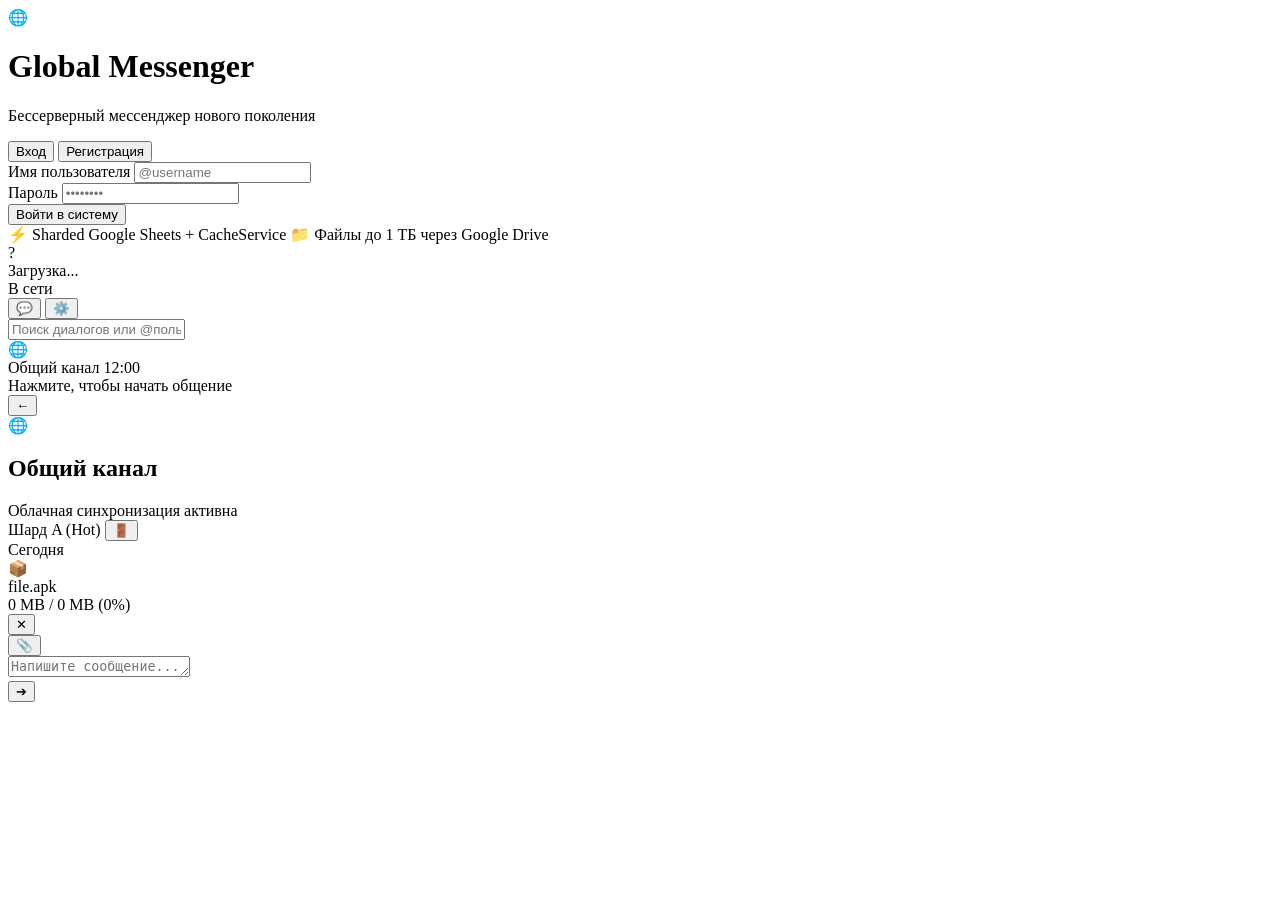
==== index.html @ a4250b22 "feat: modern responsive PWA messenger interface" ====
<!DOCTYPE html>
<html lang="ru">
<head>
  <meta charset="UTF-8">
  <meta name="viewport" content="width=device-width, initial-scale=1.0, maximum-scale=1.0, user-scalable=no">
  <title>Global Messenger — Бессерверный PWA</title>
  <link rel="manifest" href="manifest.webmanifest">
  <meta name="theme-color" content="#121824">
  <link rel="stylesheet" href="styles.css">
  <link rel="icon" type="image/svg+xml" href="data:image/svg+xml,<svg xmlns='http://www.w3.org/2000/svg' viewBox='0 0 100 100'><circle cx='50' cy='50' r='46' fill='%232563eb'/><path d='M30 52l12 12 28-28' stroke='white' stroke-width='8' fill='none' stroke-linecap='round' stroke-linejoin='round'/></svg>">
</head>
<body class="dark-theme">
  <div id="app">
    <!-- AUTH SCREEN -->
    <div id="auth-screen" class="auth-wrapper">
      <div class="auth-card">
        <div class="brand">
          <div class="brand-logo">🌐</div>
          <h1>Global Messenger</h1>
          <p class="subtitle">Бессерверный мессенджер нового поколения</p>
        </div>

        <div class="auth-tabs">
          <button id="tab-login" class="tab-btn active">Вход</button>
          <button id="tab-register" class="tab-btn">Регистрация</button>
        </div>

        <form id="auth-form" class="auth-form">
          <div class="input-group">
            <label for="auth-username">Имя пользователя</label>
            <input type="text" id="auth-username" placeholder="@username" required autocomplete="username">
          </div>

          <div class="input-group">
            <label for="auth-password">Пароль</label>
            <input type="password" id="auth-password" placeholder="••••••••" required autocomplete="current-password">
          </div>

          <button type="submit" id="auth-submit-btn" class="btn primary-btn full-width">
            Войти в систему
          </button>
        </form>

        <div id="auth-status" class="status-msg"></div>

        <div class="cloud-info">
          <span>⚡ Sharded Google Sheets + CacheService</span>
          <span>📁 Файлы до 1 ТБ через Google Drive</span>
        </div>
      </div>
    </div>

    <!-- MAIN CHAT SCREEN -->
    <div id="main-screen" class="main-wrapper hidden">
      <!-- SIDEBAR -->
      <aside class="sidebar">
        <header class="sidebar-header">
          <div class="user-profile">
            <div class="avatar" id="current-user-avatar">?</div>
            <div class="user-meta">
              <div class="name" id="current-user-name">Загрузка...</div>
              <div class="status-badge online">В сети</div>
            </div>
          </div>
          <div class="header-actions">
            <button id="btn-new-chat" class="icon-btn" title="Новый диалог">💬</button>
            <button id="btn-settings" class="icon-btn" title="Настройки">⚙️</button>
          </div>
        </header>

        <div class="search-box">
          <input type="text" id="chat-search" placeholder="Поиск диалогов или @пользователей...">
        </div>

        <div class="chat-list" id="chat-list">
          <div class="chat-item active" data-chat-id="dm:general">
            <div class="avatar">🌐</div>
            <div class="chat-item-meta">
              <div class="chat-item-top">
                <span class="chat-title">Общий канал</span>
                <span class="chat-time" id="general-last-time">12:00</span>
              </div>
              <div class="chat-preview" id="general-last-msg">Нажмите, чтобы начать общение</div>
            </div>
          </div>
        </div>
      </aside>

      <!-- CHAT VIEW -->
      <main class="chat-view">
        <header class="chat-header">
          <button id="btn-back" class="icon-btn mobile-only">←</button>
          <div class="chat-header-info">
            <div class="chat-header-avatar" id="active-chat-avatar">🌐</div>
            <div>
              <h2 id="active-chat-title">Общий канал</h2>
              <span class="chat-status" id="active-chat-status">Облачная синхронизация активна</span>
            </div>
          </div>
          <div class="chat-header-actions">
            <span id="failover-indicator" class="badge-tag success">Шард A (Hot)</span>
            <button id="btn-logout" class="icon-btn" title="Выйти">🚪</button>
          </div>
        </header>

        <!-- MESSAGES FEED -->
        <div class="messages-container" id="messages-container">
          <div class="date-divider">Сегодня</div>
          <div class="msg-feed" id="messages-feed"></div>
        </div>

        <!-- UPLOAD PROGRESS OVERLAY -->
        <div id="upload-progress-card" class="upload-progress-card hidden">
          <div class="upload-info">
            <div class="upload-icon">📦</div>
            <div class="upload-details">
              <div class="upload-name" id="upload-file-name">file.apk</div>
              <div class="upload-stats" id="upload-file-stats">0 MB / 0 MB (0%)</div>
            </div>
            <button id="upload-cancel-btn" class="icon-btn small">✕</button>
          </div>
          <div class="progress-bar-track">
            <div class="progress-bar-fill" id="upload-progress-fill" style="width: 0%"></div>
          </div>
        </div>

        <!-- INPUT BAR -->
        <footer class="input-bar">
          <input type="file" id="file-input" style="display: none">
          <button id="btn-attach" class="icon-btn" title="Прикрепить файл (до 1 ТБ)">📎</button>
          <div class="input-wrapper">
            <textarea id="message-input" placeholder="Напишите сообщение..." rows="1"></textarea>
          </div>
          <button id="btn-send" class="btn send-btn" title="Отправить">➔</button>
        </footer>
      </main>
    </div>
  </div>

  <script src="config.js"></script>
  <script src="app.js"></script>
</body>
</html>
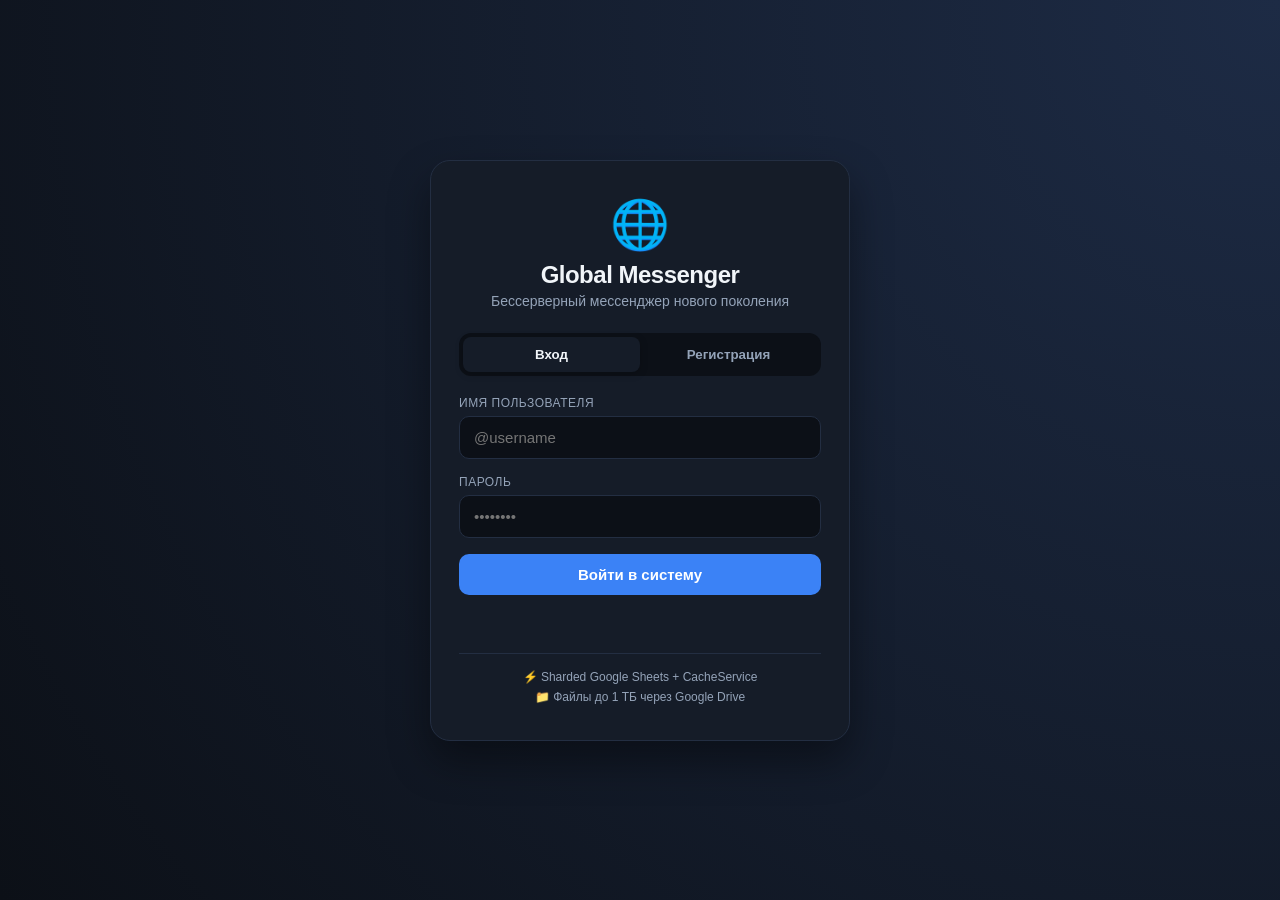
==== commit 3d5cbae7: "feat: add photo lightbox viewer modal markup" ====
--- a/index.html
+++ b/index.html
@@ -127,7 +127,7 @@
         <!-- INPUT BAR -->
         <footer class="input-bar">
           <input type="file" id="file-input" style="display: none">
-          <button id="btn-attach" class="icon-btn" title="Прикрепить файл (до 1 ТБ)">📎</button>
+          <button id="btn-attach" class="icon-btn" title="Прикрепить фото, видео или файл (до 1 ТБ)">📎</button>
           <div class="input-wrapper">
             <textarea id="message-input" placeholder="Напишите сообщение..." rows="1"></textarea>
           </div>
@@ -137,6 +137,23 @@
     </div>
   </div>
 
+  <!-- LIGHTBOX MODAL FOR IMAGES -->
+  <div id="lightbox-modal" class="lightbox-modal hidden">
+    <div class="lightbox-backdrop"></div>
+    <div class="lightbox-content">
+      <div class="lightbox-header">
+        <span id="lightbox-title" class="lightbox-title">Просмотр фото</span>
+        <div class="lightbox-actions">
+          <button id="lightbox-download-btn" class="btn-lightbox" title="Скачать">⬇ Скачать</button>
+          <button id="lightbox-close-btn" class="btn-lightbox close-btn" title="Закрыть">✕</button>
+        </div>
+      </div>
+      <div class="lightbox-body">
+        <img id="lightbox-img" src="" alt="Full view">
+      </div>
+    </div>
+  </div>
+
   <script src="config.js"></script>
   <script src="app.js"></script>
 </body>
--- a/styles.css
+++ b/styles.css
@@ -0,0 +1,594 @@
+/* GLOBAL MESSENGER MODERN STYLES */
+:root {
+  --bg-main: #0c1017;
+  --bg-card: #151c28;
+  --bg-sidebar: #101622;
+  --bg-header: #121824;
+  --bg-msg-in: #1c2637;
+  --bg-msg-out: #2563eb;
+  --text-primary: #f1f5f9;
+  --text-secondary: #94a3b8;
+  --accent: #3b82f6;
+  --accent-hover: #2563eb;
+  --border: #232e42;
+  --success: #10b981;
+  --warning: #f59e0b;
+  --danger: #ef4444;
+}
+
+* {
+  box-sizing: border-box;
+  margin: 0;
+  padding: 0;
+  font-family: -apple-system, BlinkMacSystemFont, "Segoe UI", Roboto, Oxygen, Ubuntu, Cantarell, sans-serif;
+  -webkit-tap-highlight-color: transparent;
+}
+
+body, html {
+  height: 100%;
+  background-color: var(--bg-main);
+  color: var(--text-primary);
+  overflow: hidden;
+}
+
+#app {
+  height: 100vh;
+  display: flex;
+  flex-direction: column;
+}
+
+.hidden {
+  display: none !important;
+}
+
+/* AUTH SCREEN */
+.auth-wrapper {
+  flex: 1;
+  display: flex;
+  align-items: center;
+  justify-content: center;
+  padding: 16px;
+  background: radial-gradient(circle at top right, #1d2b45, #0c1017);
+}
+
+.auth-card {
+  width: 100%;
+  max-width: 420px;
+  background: var(--bg-card);
+  border: 1px solid var(--border);
+  border-radius: 20px;
+  padding: 36px 28px;
+  box-shadow: 0 20px 40px rgba(0, 0, 0, 0.4);
+}
+
+.brand {
+  text-align: center;
+  margin-bottom: 24px;
+}
+
+.brand-logo {
+  font-size: 48px;
+  margin-bottom: 8px;
+}
+
+.brand h1 {
+  font-size: 24px;
+  font-weight: 700;
+  letter-spacing: -0.5px;
+}
+
+.subtitle {
+  color: var(--text-secondary);
+  font-size: 14px;
+  margin-top: 4px;
+}
+
+.auth-tabs {
+  display: flex;
+  background: var(--bg-main);
+  border-radius: 12px;
+  padding: 4px;
+  margin-bottom: 20px;
+}
+
+.tab-btn {
+  flex: 1;
+  padding: 10px;
+  background: transparent;
+  border: none;
+  color: var(--text-secondary);
+  font-weight: 600;
+  border-radius: 8px;
+  cursor: pointer;
+  transition: 0.2s;
+}
+
+.tab-btn.active {
+  background: var(--bg-card);
+  color: var(--text-primary);
+  box-shadow: 0 2px 8px rgba(0, 0, 0, 0.2);
+}
+
+.auth-form .input-group {
+  margin-bottom: 16px;
+}
+
+.input-group label {
+  display: block;
+  font-size: 12px;
+  text-transform: uppercase;
+  letter-spacing: 0.5px;
+  color: var(--text-secondary);
+  margin-bottom: 6px;
+}
+
+.input-group input {
+  width: 100%;
+  padding: 12px 14px;
+  background: var(--bg-main);
+  border: 1px solid var(--border);
+  border-radius: 10px;
+  color: var(--text-primary);
+  font-size: 15px;
+  outline: none;
+  transition: border-color 0.2s;
+}
+
+.input-group input:focus {
+  border-color: var(--accent);
+}
+
+.btn {
+  padding: 12px 20px;
+  border-radius: 10px;
+  font-size: 15px;
+  font-weight: 600;
+  border: none;
+  cursor: pointer;
+  transition: 0.2s;
+}
+
+.primary-btn {
+  background: var(--accent);
+  color: white;
+}
+
+.primary-btn:hover {
+  background: var(--accent-hover);
+}
+
+.full-width {
+  width: 100%;
+}
+
+.status-msg {
+  margin-top: 14px;
+  font-size: 13px;
+  text-align: center;
+  min-height: 20px;
+}
+
+.status-msg.error { color: var(--danger); }
+.status-msg.success { color: var(--success); }
+
+.cloud-info {
+  margin-top: 24px;
+  padding-top: 16px;
+  border-top: 1px solid var(--border);
+  display: flex;
+  flex-direction: column;
+  gap: 6px;
+  font-size: 12px;
+  color: var(--text-secondary);
+  text-align: center;
+}
+
+/* MAIN CHAT LAYOUT */
+.main-wrapper {
+  display: flex;
+  height: 100%;
+  width: 100%;
+}
+
+.sidebar {
+  width: 320px;
+  background: var(--bg-sidebar);
+  border-right: 1px solid var(--border);
+  display: flex;
+  flex-direction: column;
+}
+
+.sidebar-header {
+  padding: 16px;
+  display: flex;
+  align-items: center;
+  justify-content: space-between;
+  border-bottom: 1px solid var(--border);
+}
+
+.user-profile {
+  display: flex;
+  align-items: center;
+  gap: 10px;
+}
+
+.avatar {
+  width: 40px;
+  height: 40px;
+  border-radius: 50%;
+  background: #2563eb;
+  display: flex;
+  align-items: center;
+  justify-content: center;
+  font-weight: 700;
+  font-size: 18px;
+}
+
+.user-meta .name {
+  font-weight: 600;
+  font-size: 14px;
+}
+
+.status-badge {
+  font-size: 11px;
+  color: var(--success);
+  display: flex;
+  align-items: center;
+  gap: 4px;
+}
+
+.status-badge::before {
+  content: "";
+  display: inline-block;
+  width: 6px;
+  height: 6px;
+  border-radius: 50%;
+  background: currentColor;
+}
+
+.icon-btn {
+  background: transparent;
+  border: none;
+  font-size: 18px;
+  padding: 8px;
+  border-radius: 8px;
+  cursor: pointer;
+  color: var(--text-secondary);
+  transition: 0.2s;
+}
+
+.icon-btn:hover {
+  background: var(--bg-card);
+  color: var(--text-primary);
+}
+
+.search-box {
+  padding: 10px 16px;
+}
+
+.search-box input {
+  width: 100%;
+  padding: 8px 12px;
+  background: var(--bg-main);
+  border: 1px solid var(--border);
+  border-radius: 8px;
+  color: var(--text-primary);
+  font-size: 13px;
+  outline: none;
+}
+
+.chat-list {
+  flex: 1;
+  overflow-y: auto;
+}
+
+.chat-item {
+  display: flex;
+  align-items: center;
+  gap: 12px;
+  padding: 12px 16px;
+  cursor: pointer;
+  border-bottom: 1px solid rgba(255, 255, 255, 0.03);
+  transition: background 0.15s;
+}
+
+.chat-item:hover {
+  background: rgba(255, 255, 255, 0.04);
+}
+
+.chat-item.active {
+  background: var(--bg-card);
+  border-left: 3px solid var(--accent);
+}
+
+.chat-item-meta {
+  flex: 1;
+  overflow: hidden;
+}
+
+.chat-item-top {
+  display: flex;
+  justify-content: space-between;
+  margin-bottom: 4px;
+}
+
+.chat-title {
+  font-weight: 600;
+  font-size: 14px;
+}
+
+.chat-time {
+  font-size: 11px;
+  color: var(--text-secondary);
+}
+
+.chat-preview {
+  font-size: 12px;
+  color: var(--text-secondary);
+  white-space: nowrap;
+  overflow: hidden;
+  text-overflow: ellipsis;
+}
+
+/* CHAT VIEW */
+.chat-view {
+  flex: 1;
+  display: flex;
+  flex-direction: column;
+  background: var(--bg-main);
+}
+
+.chat-header {
+  height: 64px;
+  padding: 0 20px;
+  display: flex;
+  align-items: center;
+  justify-content: space-between;
+  background: var(--bg-header);
+  border-bottom: 1px solid var(--border);
+}
+
+.chat-header-info {
+  display: flex;
+  align-items: center;
+  gap: 12px;
+}
+
+.chat-header-avatar {
+  width: 40px;
+  height: 40px;
+  border-radius: 50%;
+  background: #334155;
+  display: flex;
+  align-items: center;
+  justify-content: center;
+  font-size: 20px;
+}
+
+.chat-header-info h2 {
+  font-size: 16px;
+  font-weight: 600;
+}
+
+.chat-status {
+  font-size: 12px;
+  color: var(--success);
+}
+
+.badge-tag {
+  font-size: 11px;
+  padding: 4px 8px;
+  border-radius: 6px;
+  background: rgba(16, 185, 129, 0.15);
+  color: var(--success);
+  font-weight: 600;
+}
+
+.messages-container {
+  flex: 1;
+  overflow-y: auto;
+  padding: 20px;
+  display: flex;
+  flex-direction: column;
+  gap: 12px;
+}
+
+.date-divider {
+  text-align: center;
+  font-size: 12px;
+  color: var(--text-secondary);
+  margin: 10px 0;
+}
+
+.msg-feed {
+  display: flex;
+  flex-direction: column;
+  gap: 10px;
+}
+
+.message-bubble {
+  max-width: 65%;
+  padding: 10px 14px;
+  border-radius: 14px;
+  font-size: 14px;
+  line-height: 1.4;
+  position: relative;
+  word-break: break-word;
+}
+
+.message-bubble.incoming {
+  align-self: flex-start;
+  background: var(--bg-msg-in);
+  color: var(--text-primary);
+  border-bottom-left-radius: 4px;
+}
+
+.message-bubble.outgoing {
+  align-self: flex-end;
+  background: var(--bg-msg-out);
+  color: white;
+  border-bottom-right-radius: 4px;
+}
+
+.message-sender {
+  font-size: 11px;
+  font-weight: 600;
+  color: #60a5fa;
+  margin-bottom: 2px;
+}
+
+.message-time {
+  font-size: 10px;
+  opacity: 0.7;
+  text-align: right;
+  margin-top: 4px;
+}
+
+/* MEDIA & FILE ATTACHMENTS */
+.file-attachment {
+  display: flex;
+  align-items: center;
+  gap: 12px;
+  background: rgba(0, 0, 0, 0.2);
+  padding: 8px 12px;
+  border-radius: 8px;
+  margin-top: 4px;
+}
+
+.file-icon {
+  font-size: 24px;
+}
+
+.file-info {
+  flex: 1;
+  overflow: hidden;
+}
+
+.file-name {
+  font-weight: 600;
+  font-size: 13px;
+  white-space: nowrap;
+  overflow: hidden;
+  text-overflow: ellipsis;
+}
+
+.file-size {
+  font-size: 11px;
+  opacity: 0.8;
+}
+
+/* UPLOAD PROGRESS CARD */
+.upload-progress-card {
+  margin: 0 20px 10px;
+  background: var(--bg-card);
+  border: 1px solid var(--border);
+  border-radius: 12px;
+  padding: 12px 16px;
+}
+
+.upload-info {
+  display: flex;
+  align-items: center;
+  gap: 10px;
+  margin-bottom: 8px;
+}
+
+.upload-details {
+  flex: 1;
+}
+
+.upload-name {
+  font-size: 13px;
+  font-weight: 600;
+}
+
+.upload-stats {
+  font-size: 11px;
+  color: var(--text-secondary);
+}
+
+.progress-bar-track {
+  height: 6px;
+  background: var(--bg-main);
+  border-radius: 3px;
+  overflow: hidden;
+}
+
+.progress-bar-fill {
+  height: 100%;
+  background: var(--accent);
+  transition: width 0.2s;
+}
+
+/* INPUT BAR */
+.input-bar {
+  padding: 12px 20px;
+  background: var(--bg-header);
+  border-top: 1px solid var(--border);
+  display: flex;
+  align-items: center;
+  gap: 12px;
+}
+
+.input-wrapper {
+  flex: 1;
+  background: var(--bg-main);
+  border: 1px solid var(--border);
+  border-radius: 12px;
+  padding: 8px 14px;
+  display: flex;
+  align-items: center;
+}
+
+.input-wrapper textarea {
+  width: 100%;
+  background: transparent;
+  border: none;
+  color: var(--text-primary);
+  font-size: 14px;
+  outline: none;
+  resize: none;
+  max-height: 120px;
+}
+
+.send-btn {
+  background: var(--accent);
+  color: white;
+  width: 44px;
+  height: 44px;
+  border-radius: 50%;
+  display: flex;
+  align-items: center;
+  justify-content: center;
+  padding: 0;
+  font-size: 18px;
+}
+
+.send-btn:hover {
+  background: var(--accent-hover);
+}
+
+.mobile-only {
+  display: none;
+}
+
+@media (max-width: 768px) {
+  .mobile-only {
+    display: block;
+  }
+  .sidebar {
+    width: 100%;
+  }
+  .chat-view {
+    position: absolute;
+    top: 0;
+    left: 0;
+    width: 100%;
+    height: 100%;
+    z-index: 10;
+    display: none;
+  }
+  .chat-view.active {
+    display: flex;
+  }
+}
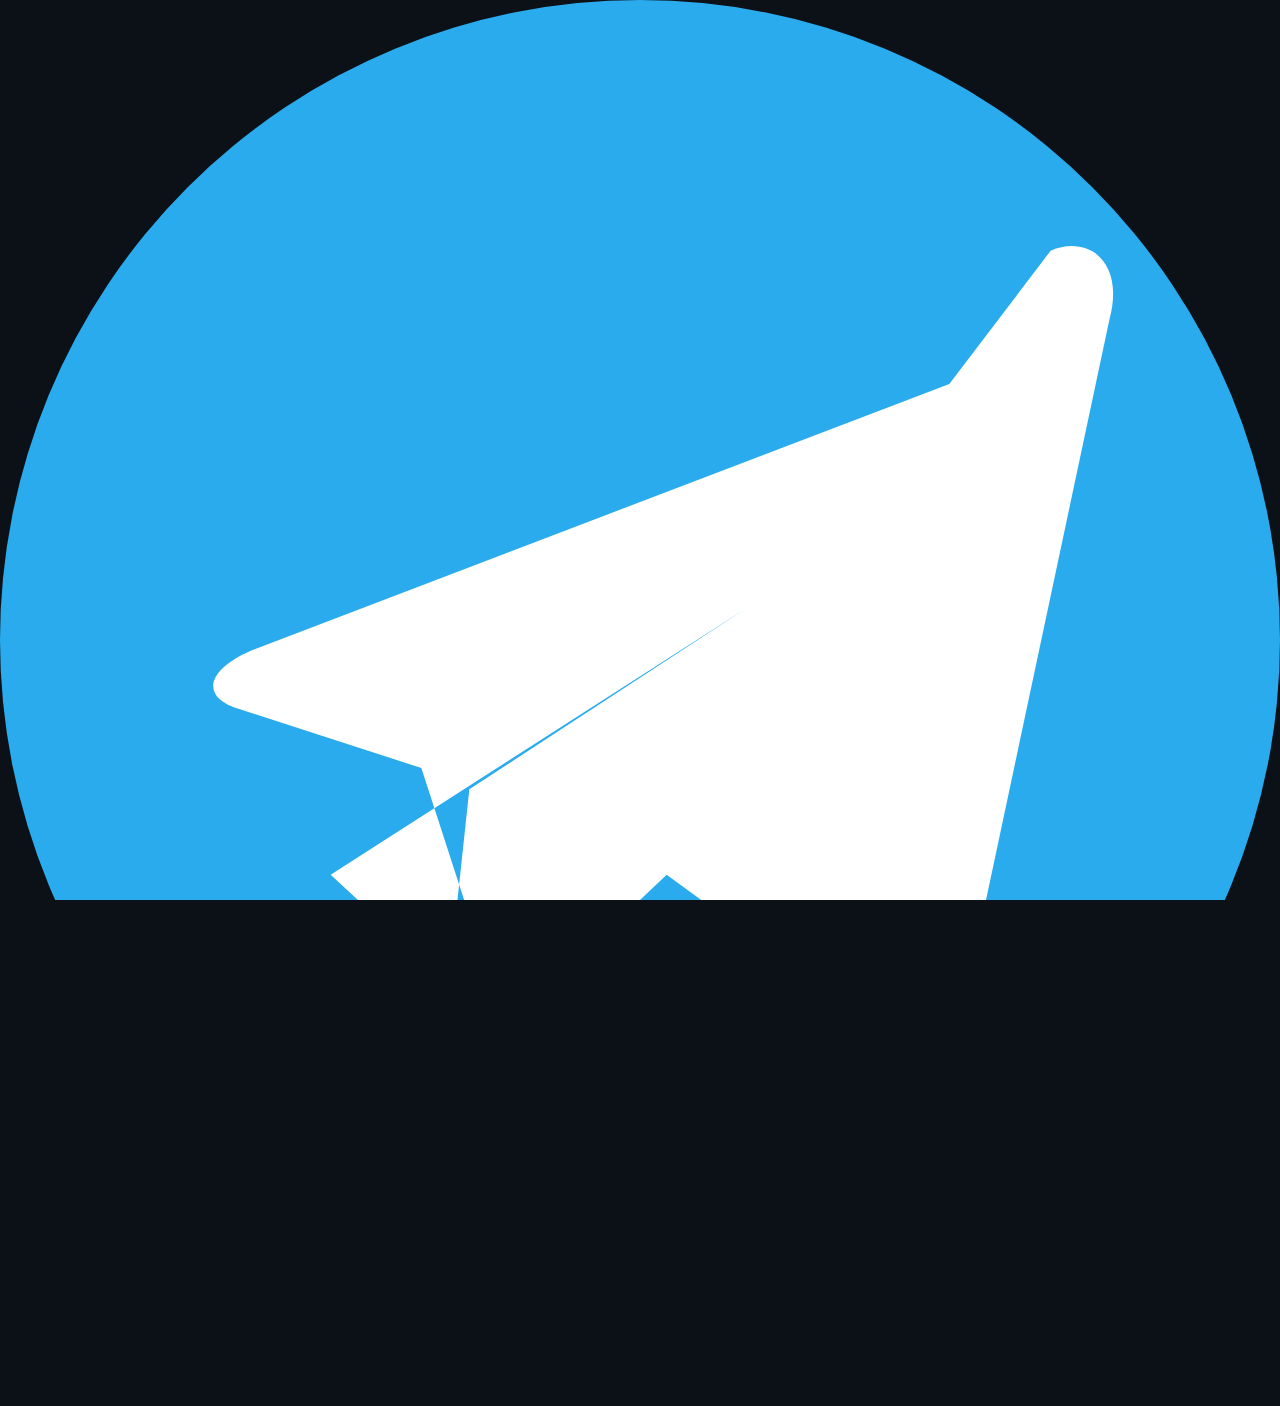
==== commit ada14011: "style: authentic Telegram Web UI layout with composer and action bars" ====
--- a/index.html
+++ b/index.html
@@ -3,153 +3,181 @@
 <head>
   <meta charset="UTF-8">
   <meta name="viewport" content="width=device-width, initial-scale=1.0, maximum-scale=1.0, user-scalable=no">
-  <title>Global Messenger — Бессерверный PWA</title>
+  <title>Telegram Web</title>
   <link rel="manifest" href="manifest.webmanifest">
-  <meta name="theme-color" content="#121824">
+  <meta name="theme-color" content="#17212b">
   <link rel="stylesheet" href="styles.css">
-  <link rel="icon" type="image/svg+xml" href="data:image/svg+xml,<svg xmlns='http://www.w3.org/2000/svg' viewBox='0 0 100 100'><circle cx='50' cy='50' r='46' fill='%232563eb'/><path d='M30 52l12 12 28-28' stroke='white' stroke-width='8' fill='none' stroke-linecap='round' stroke-linejoin='round'/></svg>">
+  <link rel="icon" type="image/svg+xml" href="data:image/svg+xml,<svg xmlns='http://www.w3.org/2000/svg' viewBox='0 0 24 24'><circle cx='12' cy='12' r='12' fill='%232aabee'/><path d='M17.5 7.5L5.5 12.2l3.4 1.3 1.3 4.1 2.3-2.1 3.5 2.6L18 7.3z' fill='%23ffffff'/></svg>">
 </head>
-<body class="dark-theme">
+<body class="tg-theme">
   <div id="app">
     <!-- AUTH SCREEN -->
-    <div id="auth-screen" class="auth-wrapper">
-      <div class="auth-card">
-        <div class="brand">
-          <div class="brand-logo">🌐</div>
-          <h1>Global Messenger</h1>
-          <p class="subtitle">Бессерверный мессенджер нового поколения</p>
+    <div id="auth-screen" class="tg-auth-wrapper">
+      <div class="tg-auth-card">
+        <div class="tg-logo-container">
+          <svg class="tg-icon" viewBox="0 0 24 24">
+            <circle cx="12" cy="12" r="12" fill="#2aabee"/>
+            <path d="M17.8 7.2L4.7 12.2c-.9.4-.9.9-.2 1.1l3.4 1.1 1.2 3.7c.2.4.4.5.7.5.3 0 .5-.1.7-.3l2-1.9 4.1 3c.8.4 1.3.2 1.5-.7l2.7-12.7c.3-1.1-.4-1.6-1.1-1.3zM8.8 14.8l-.3 2.8c-.1.3-.2.4-.4.4-.2 0-.3-.1-.5-.3l-1.4-1.3 7.8-5-5.2 3.4z" fill="#ffffff"/>
+          </svg>
+        </div>
+        <h2>Вход в Telegram</h2>
+        <p class="tg-subtitle">Бессерверный мессенджер с облаком до 1 ТБ</p>
+
+        <div class="tg-auth-tabs">
+          <button id="tab-login" class="tg-tab active">Вход</button>
+          <button id="tab-register" class="tg-tab">Регистрация</button>
         </div>
 
-        <div class="auth-tabs">
-          <button id="tab-login" class="tab-btn active">Вход</button>
-          <button id="tab-register" class="tab-btn">Регистрация</button>
-        </div>
-
-        <form id="auth-form" class="auth-form">
-          <div class="input-group">
-            <label for="auth-username">Имя пользователя</label>
-            <input type="text" id="auth-username" placeholder="@username" required autocomplete="username">
+        <form id="auth-form" class="tg-form">
+          <div class="tg-input-field">
+            <input type="text" id="auth-username" required autocomplete="username" placeholder=" ">
+            <label for="auth-username">Имя пользователя (@username)</label>
           </div>
 
-          <div class="input-group">
+          <div class="tg-input-field">
+            <input type="password" id="auth-password" required autocomplete="current-password" placeholder=" ">
             <label for="auth-password">Пароль</label>
-            <input type="password" id="auth-password" placeholder="••••••••" required autocomplete="current-password">
           </div>
 
-          <button type="submit" id="auth-submit-btn" class="btn primary-btn full-width">
-            Войти в систему
-          </button>
+          <button type="submit" id="auth-submit-btn" class="tg-btn primary">Продолжить</button>
         </form>
 
-        <div id="auth-status" class="status-msg"></div>
-
-        <div class="cloud-info">
-          <span>⚡ Sharded Google Sheets + CacheService</span>
-          <span>📁 Файлы до 1 ТБ через Google Drive</span>
-        </div>
+        <div id="auth-status" class="tg-auth-status"></div>
       </div>
     </div>
 
-    <!-- MAIN CHAT SCREEN -->
-    <div id="main-screen" class="main-wrapper hidden">
-      <!-- SIDEBAR -->
-      <aside class="sidebar">
-        <header class="sidebar-header">
-          <div class="user-profile">
-            <div class="avatar" id="current-user-avatar">?</div>
-            <div class="user-meta">
-              <div class="name" id="current-user-name">Загрузка...</div>
-              <div class="status-badge online">В сети</div>
-            </div>
-          </div>
-          <div class="header-actions">
-            <button id="btn-new-chat" class="icon-btn" title="Новый диалог">💬</button>
-            <button id="btn-settings" class="icon-btn" title="Настройки">⚙️</button>
+    <!-- MAIN TELEGRAM APP -->
+    <div id="main-screen" class="tg-main-container hidden">
+      <!-- LEFT COLUMN / CHAT LIST -->
+      <aside class="tg-sidebar">
+        <header class="tg-sidebar-header">
+          <button id="tg-menu-btn" class="tg-icon-btn" title="Меню">
+            <svg viewBox="0 0 24 24" width="24" height="24"><path fill="currentColor" d="M3 18h18v-2H3v2zm0-5h18v-2H3v2zm0-7v2h18V6H3z"/></svg>
+          </button>
+          <div class="tg-search-wrapper">
+            <svg class="search-icon" viewBox="0 0 24 24" width="18" height="18"><path fill="currentColor" d="M15.5 14h-.79l-.28-.27A6.471 6.471 0 0 0 16 9.5 6.5 6.5 0 1 0 9.5 16c1.61 0 3.09-.59 4.23-1.57l.27.28v.79l5 4.99L20.49 19l-4.99-5zm-6 0C7.01 14 5 11.99 5 9.5S7.01 5 9.5 5 14 7.01 14 9.5 11.99 14 9.5 14z"/></svg>
+            <input type="text" id="chat-search" placeholder="Поиск">
           </div>
         </header>
 
-        <div class="search-box">
-          <input type="text" id="chat-search" placeholder="Поиск диалогов или @пользователей...">
-        </div>
-
-        <div class="chat-list" id="chat-list">
-          <div class="chat-item active" data-chat-id="dm:general">
-            <div class="avatar">🌐</div>
-            <div class="chat-item-meta">
-              <div class="chat-item-top">
-                <span class="chat-title">Общий канал</span>
-                <span class="chat-time" id="general-last-time">12:00</span>
+        <!-- CHATS LIST -->
+        <div class="tg-chats-list" id="chat-list">
+          <div class="tg-chat-item active" data-chat-id="dm:general">
+            <div class="tg-chat-avatar general">🌐</div>
+            <div class="tg-chat-info">
+              <div class="tg-chat-title-row">
+                <span class="tg-chat-title">Общий чат</span>
+                <span class="tg-chat-time" id="general-last-time">17:05</span>
               </div>
-              <div class="chat-preview" id="general-last-msg">Нажмите, чтобы начать общение</div>
+              <div class="tg-chat-preview-row">
+                <span class="tg-chat-preview" id="general-last-msg">Нажмите, чтобы открыть диалог</span>
+                <span class="tg-unread-badge hidden" id="general-unread">0</span>
+              </div>
             </div>
           </div>
         </div>
+
+        <!-- BOTTOM NEW CHAT FLOATING BUTTON -->
+        <button id="btn-new-chat" class="tg-fab" title="Новое сообщение">
+          <svg viewBox="0 0 24 24" width="24" height="24"><path fill="currentColor" d="M3 17.25V21h3.75L17.81 9.94l-3.75-3.75L3 17.25zM20.71 7.04c.39-.39.39-1.02 0-1.41l-2.34-2.34c-.39-.39-1.02-.39-1.41 0l-1.83 1.83 3.75 3.75 1.83-1.83z"/></svg>
+        </button>
       </aside>
 
-      <!-- CHAT VIEW -->
-      <main class="chat-view">
-        <header class="chat-header">
-          <button id="btn-back" class="icon-btn mobile-only">←</button>
-          <div class="chat-header-info">
-            <div class="chat-header-avatar" id="active-chat-avatar">🌐</div>
-            <div>
-              <h2 id="active-chat-title">Общий канал</h2>
-              <span class="chat-status" id="active-chat-status">Облачная синхронизация активна</span>
+      <!-- RIGHT COLUMN / CONVERSATION VIEW -->
+      <main class="tg-chat-column">
+        <!-- CHAT HEADER -->
+        <header class="tg-chat-header">
+          <button id="btn-back" class="tg-icon-btn mobile-only">
+            <svg viewBox="0 0 24 24" width="24" height="24"><path fill="currentColor" d="M20 11H7.83l5.59-5.59L12 4l-8 8 8 8 1.41-1.41L7.83 13H20v-2z"/></svg>
+          </button>
+          <div class="tg-chat-header-user">
+            <div class="tg-chat-header-avatar" id="active-chat-avatar">🌐</div>
+            <div class="tg-chat-header-meta">
+              <h3 id="active-chat-title">Общий чат</h3>
+              <span class="tg-chat-status" id="active-chat-status">в сети</span>
             </div>
           </div>
-          <div class="chat-header-actions">
-            <span id="failover-indicator" class="badge-tag success">Шард A (Hot)</span>
-            <button id="btn-logout" class="icon-btn" title="Выйти">🚪</button>
+          <div class="tg-header-actions">
+            <button class="tg-icon-btn" title="Поиск в чате">
+              <svg viewBox="0 0 24 24" width="20" height="20"><path fill="currentColor" d="M15.5 14h-.79l-.28-.27A6.471 6.471 0 0 0 16 9.5 6.5 6.5 0 1 0 9.5 16c1.61 0 3.09-.59 4.23-1.57l.27.28v.79l5 4.99L20.49 19l-4.99-5zm-6 0C7.01 14 5 11.99 5 9.5S7.01 5 9.5 5 14 7.01 14 9.5 11.99 14 9.5 14z"/></svg>
+            </button>
+            <button id="btn-logout" class="tg-icon-btn" title="Выйти">
+              <svg viewBox="0 0 24 24" width="20" height="20"><path fill="currentColor" d="M17 7l-1.41 1.41L18.17 11H8v2h10.17l-2.58 2.58L17 17l5-5zM4 5h8V3H4c-1.1 0-2 .9-2 2v14c0 1.1.9 2 2 2h8v-2H4V5z"/></svg>
+            </button>
           </div>
         </header>
 
-        <!-- MESSAGES FEED -->
-        <div class="messages-container" id="messages-container">
-          <div class="date-divider">Сегодня</div>
-          <div class="msg-feed" id="messages-feed"></div>
+        <!-- TELEGRAM CHAT HISTORY AREA (WITH DOODLE PATTERN) -->
+        <div class="tg-history-container" id="messages-container">
+          <div class="tg-date-bubble">Сегодня</div>
+          <div class="tg-messages-feed" id="messages-feed"></div>
         </div>
 
-        <!-- UPLOAD PROGRESS OVERLAY -->
-        <div id="upload-progress-card" class="upload-progress-card hidden">
-          <div class="upload-info">
-            <div class="upload-icon">📦</div>
-            <div class="upload-details">
-              <div class="upload-name" id="upload-file-name">file.apk</div>
-              <div class="upload-stats" id="upload-file-stats">0 MB / 0 MB (0%)</div>
+        <!-- UPLOAD PROGRESS CARD -->
+        <div id="upload-progress-card" class="tg-upload-overlay hidden">
+          <div class="tg-upload-box">
+            <div class="tg-upload-icon">
+              <svg viewBox="0 0 24 24" width="28" height="28"><path fill="#2aabee" d="M19.35 10.04C18.67 6.59 15.64 4 12 4 9.11 4 6.6 5.64 5.35 8.04 2.34 8.36 0 10.91 0 14c0 3.31 2.69 6 6 6h13c2.76 0 5-2.24 5-5 0-2.64-2.05-4.78-4.65-4.96zM14 13v4h-4v-4H7l5-5 5 5h-3z"/></svg>
             </div>
-            <button id="upload-cancel-btn" class="icon-btn small">✕</button>
-          </div>
-          <div class="progress-bar-track">
-            <div class="progress-bar-fill" id="upload-progress-fill" style="width: 0%"></div>
+            <div class="tg-upload-info">
+              <div class="tg-upload-title" id="upload-file-name">uploading...</div>
+              <div class="tg-upload-subtitle" id="upload-file-stats">0 MB / 0 MB</div>
+              <div class="tg-progress-bar"><div class="tg-progress-fill" id="upload-progress-fill" style="width: 0%"></div></div>
+            </div>
+            <button id="upload-cancel-btn" class="tg-icon-btn small">✕</button>
           </div>
         </div>
 
-        <!-- INPUT BAR -->
-        <footer class="input-bar">
+        <!-- TELEGRAM ICONIC COMPOSER FOOTER -->
+        <footer class="tg-composer">
           <input type="file" id="file-input" style="display: none">
-          <button id="btn-attach" class="icon-btn" title="Прикрепить фото, видео или файл (до 1 ТБ)">📎</button>
-          <div class="input-wrapper">
-            <textarea id="message-input" placeholder="Напишите сообщение..." rows="1"></textarea>
+          
+          <!-- ATTACH CLIP -->
+          <button id="btn-attach" class="tg-composer-btn" title="Прикрепить">
+            <svg viewBox="0 0 24 24" width="22" height="22">
+              <path fill="currentColor" d="M16.5 6v11.5c0 2.21-1.79 4-4 4s-4-1.79-4-4V5a2.5 2.5 0 0 1 5 0v10.5c0 .83-.67 1.5-1.5 1.5s-1.5-.67-1.5-1.5V6H9v9.5a3 3 0 0 0 6 0V5a4 4 0 0 0-8 0v12.5c0 3.04 2.46 5.5 5.5 5.5s5.5-2.46 5.5-5.5V6h-1.5z"/>
+            </svg>
+          </button>
+
+          <!-- TEXT INPUT -->
+          <div class="tg-input-wrapper">
+            <textarea id="message-input" placeholder="Написать сообщение..." rows="1"></textarea>
           </div>
-          <button id="btn-send" class="btn send-btn" title="Отправить">➔</button>
+
+          <!-- EMOJI BUTTON -->
+          <button id="btn-emoji" class="tg-composer-btn" title="Смайлики">
+            <svg viewBox="0 0 24 24" width="22" height="22">
+              <path fill="currentColor" d="M11.99 2C6.47 2 2 6.48 2 12s4.47 10 9.99 10C17.52 22 22 17.52 22 12S17.52 2 11.99 2zM12 20c-4.42 0-8-3.58-8-8s3.58-8 8-8 8 3.58 8 8-3.58 8-8 8zm3.5-9c.83 0 1.5-.67 1.5-1.5S16.33 8 15.5 8 14 8.67 14 9.5s.67 1.5 1.5 1.5zm-7 0c.83 0 1.5-.67 1.5-1.5S9.33 8 8.5 8 7 8.67 7 9.5 7.67 11 8.5 11zm3.5 6.5c2.33 0 4.31-1.46 5.11-3.5H6.89c.8 2.04 2.78 3.5 5.11 3.5z"/>
+            </svg>
+          </button>
+
+          <!-- TELEGRAM SEND BUTTON (AIRPLANE) -->
+          <button id="btn-send" class="tg-send-btn" title="Отправить">
+            <svg class="send-plane-icon" viewBox="0 0 24 24" width="22" height="22">
+              <path fill="currentColor" d="M2.01 21L23 12 2.01 3 2 10l15 2-15 2z"/>
+            </svg>
+          </button>
         </footer>
       </main>
     </div>
   </div>
 
   <!-- LIGHTBOX MODAL FOR IMAGES -->
-  <div id="lightbox-modal" class="lightbox-modal hidden">
-    <div class="lightbox-backdrop"></div>
-    <div class="lightbox-content">
-      <div class="lightbox-header">
-        <span id="lightbox-title" class="lightbox-title">Просмотр фото</span>
-        <div class="lightbox-actions">
-          <button id="lightbox-download-btn" class="btn-lightbox" title="Скачать">⬇ Скачать</button>
-          <button id="lightbox-close-btn" class="btn-lightbox close-btn" title="Закрыть">✕</button>
+  <div id="lightbox-modal" class="tg-lightbox hidden">
+    <div class="tg-lightbox-backdrop"></div>
+    <div class="tg-lightbox-container">
+      <div class="tg-lightbox-topbar">
+        <span id="lightbox-title" class="tg-lightbox-title">Фото</span>
+        <div class="tg-lightbox-btns">
+          <button id="lightbox-download-btn" class="tg-lightbox-action-btn" title="Скачать">
+            <svg viewBox="0 0 24 24" width="20" height="20"><path fill="currentColor" d="M19 9h-4V3H9v6H5l7 7 7-7zM5 18v2h14v-2H5z"/></svg>
+            <span>Скачать</span>
+          </button>
+          <button id="lightbox-close-btn" class="tg-lightbox-action-btn close" title="Закрыть">✕</button>
         </div>
       </div>
-      <div class="lightbox-body">
-        <img id="lightbox-img" src="" alt="Full view">
+      <div class="tg-lightbox-image-wrap">
+        <img id="lightbox-img" src="" alt="Full preview">
       </div>
     </div>
   </div>
--- a/styles.css
+++ b/styles.css
@@ -407,9 +407,10 @@
 }
 
 .message-bubble {
-  max-width: 65%;
+  max-width: 75%;
+  min-width: 140px;
   padding: 10px 14px;
-  border-radius: 14px;
+  border-radius: 16px;
   font-size: 14px;
   line-height: 1.4;
   position: relative;
@@ -434,47 +435,303 @@
   font-size: 11px;
   font-weight: 600;
   color: #60a5fa;
-  margin-bottom: 2px;
+  margin-bottom: 4px;
 }
 
 .message-time {
   font-size: 10px;
-  opacity: 0.7;
+  opacity: 0.75;
   text-align: right;
-  margin-top: 4px;
-}
-
-/* MEDIA & FILE ATTACHMENTS */
-.file-attachment {
+  margin-top: 6px;
+}
+
+/* ===================================================
+   INLINE PHOTO, VIDEO & FILE ATTACHMENTS WITH DOWNLOAD
+   =================================================== */
+
+/* PHOTO CONTAINER */
+.media-container {
+  margin-top: 6px;
+  position: relative;
+  border-radius: 12px;
+  overflow: hidden;
+  background: rgba(0, 0, 0, 0.25);
+}
+
+.photo-preview {
+  position: relative;
+  cursor: pointer;
+  max-width: 380px;
+  max-height: 380px;
+  overflow: hidden;
+  border-radius: 12px;
+}
+
+.photo-preview img {
+  width: 100%;
+  height: auto;
+  max-height: 380px;
+  object-fit: cover;
+  display: block;
+  border-radius: 12px;
+  transition: transform 0.2s ease;
+}
+
+.photo-preview:hover img {
+  transform: scale(1.02);
+}
+
+/* OVERLAY DOWNLOAD BUTTON FOR MEDIA */
+.media-overlay-actions {
+  position: absolute;
+  top: 8px;
+  right: 8px;
+  display: flex;
+  gap: 6px;
+  opacity: 0.9;
+  transition: opacity 0.2s;
+}
+
+.photo-preview:hover .media-overlay-actions,
+.video-preview:hover .media-overlay-actions {
+  opacity: 1;
+}
+
+.btn-media-dl {
+  background: rgba(15, 23, 42, 0.75);
+  backdrop-filter: blur(8px);
+  -webkit-backdrop-filter: blur(8px);
+  border: 1px solid rgba(255, 255, 255, 0.15);
+  color: #ffffff;
+  padding: 6px 10px;
+  border-radius: 8px;
+  font-size: 12px;
+  font-weight: 600;
+  display: flex;
+  align-items: center;
+  gap: 5px;
+  cursor: pointer;
+  transition: 0.2s;
+  text-decoration: none;
+}
+
+.btn-media-dl:hover {
+  background: rgba(37, 99, 235, 0.9);
+  border-color: rgba(255, 255, 255, 0.4);
+}
+
+/* VIDEO CONTAINER */
+.video-preview {
+  position: relative;
+  max-width: 420px;
+  border-radius: 12px;
+  overflow: hidden;
+  background: #000000;
+}
+
+.video-preview video {
+  width: 100%;
+  max-height: 360px;
+  display: block;
+  border-radius: 12px;
+  outline: none;
+  background: #000;
+}
+
+.video-bottom-bar {
+  display: flex;
+  align-items: center;
+  justify-content: space-between;
+  padding: 6px 10px;
+  background: rgba(0, 0, 0, 0.5);
+  font-size: 11px;
+}
+
+.video-title {
+  white-space: nowrap;
+  overflow: hidden;
+  text-overflow: ellipsis;
+  max-width: 250px;
+  color: var(--text-secondary);
+}
+
+/* AUDIO CONTAINER */
+.audio-preview {
+  display: flex;
+  flex-direction: column;
+  gap: 6px;
+  padding: 8px 10px;
+  background: rgba(0, 0, 0, 0.2);
+  border-radius: 12px;
+}
+
+.audio-preview audio {
+  width: 100%;
+  height: 36px;
+}
+
+/* GENERIC FILE ATTACHMENT CARD (APK, ZIP, PDF, ETC.) */
+.file-card {
   display: flex;
   align-items: center;
   gap: 12px;
-  background: rgba(0, 0, 0, 0.2);
-  padding: 8px 12px;
-  border-radius: 8px;
-  margin-top: 4px;
-}
-
-.file-icon {
-  font-size: 24px;
-}
-
-.file-info {
+  background: rgba(0, 0, 0, 0.25);
+  padding: 10px 14px;
+  border-radius: 12px;
+  margin-top: 6px;
+  border: 1px solid rgba(255, 255, 255, 0.06);
+}
+
+.file-card-icon {
+  font-size: 28px;
+  width: 42px;
+  height: 42px;
+  border-radius: 10px;
+  background: rgba(255, 255, 255, 0.08);
+  display: flex;
+  align-items: center;
+  justify-content: center;
+  flex-shrink: 0;
+}
+
+.file-card-info {
   flex: 1;
   overflow: hidden;
 }
 
-.file-name {
+.file-card-name {
   font-weight: 600;
   font-size: 13px;
   white-space: nowrap;
   overflow: hidden;
   text-overflow: ellipsis;
-}
-
-.file-size {
+  color: var(--text-primary);
+}
+
+.file-card-meta {
   font-size: 11px;
-  opacity: 0.8;
+  color: var(--text-secondary);
+  margin-top: 2px;
+}
+
+.file-card-dl-btn {
+  background: rgba(255, 255, 255, 0.12);
+  border: 1px solid rgba(255, 255, 255, 0.15);
+  color: var(--text-primary);
+  padding: 6px 12px;
+  border-radius: 8px;
+  font-size: 12px;
+  font-weight: 600;
+  display: flex;
+  align-items: center;
+  gap: 5px;
+  cursor: pointer;
+  transition: 0.2s;
+  flex-shrink: 0;
+  text-decoration: none;
+}
+
+.file-card-dl-btn:hover {
+  background: var(--accent);
+  color: white;
+  border-color: transparent;
+}
+
+/* LIGHTBOX MODAL */
+.lightbox-modal {
+  position: fixed;
+  top: 0;
+  left: 0;
+  width: 100vw;
+  height: 100vh;
+  z-index: 1000;
+  display: flex;
+  align-items: center;
+  justify-content: center;
+}
+
+.lightbox-backdrop {
+  position: absolute;
+  top: 0;
+  left: 0;
+  width: 100%;
+  height: 100%;
+  background: rgba(0, 0, 0, 0.88);
+  backdrop-filter: blur(12px);
+  -webkit-backdrop-filter: blur(12px);
+}
+
+.lightbox-content {
+  position: relative;
+  z-index: 1001;
+  display: flex;
+  flex-direction: column;
+  max-width: 92vw;
+  max-height: 92vh;
+}
+
+.lightbox-header {
+  display: flex;
+  align-items: center;
+  justify-content: space-between;
+  padding: 12px 16px;
+  background: rgba(18, 24, 36, 0.85);
+  border-radius: 12px 12px 0 0;
+  border-bottom: 1px solid rgba(255, 255, 255, 0.1);
+}
+
+.lightbox-title {
+  font-size: 14px;
+  font-weight: 600;
+  color: var(--text-primary);
+  white-space: nowrap;
+  overflow: hidden;
+  text-overflow: ellipsis;
+  max-width: 60vw;
+}
+
+.lightbox-actions {
+  display: flex;
+  align-items: center;
+  gap: 10px;
+}
+
+.btn-lightbox {
+  background: rgba(255, 255, 255, 0.1);
+  border: 1px solid rgba(255, 255, 255, 0.15);
+  color: white;
+  padding: 6px 12px;
+  border-radius: 8px;
+  font-size: 13px;
+  font-weight: 600;
+  cursor: pointer;
+  transition: 0.2s;
+}
+
+.btn-lightbox:hover {
+  background: var(--accent);
+}
+
+.btn-lightbox.close-btn {
+  padding: 6px 10px;
+  font-size: 15px;
+}
+
+.lightbox-body {
+  display: flex;
+  align-items: center;
+  justify-content: center;
+  background: #000;
+  border-radius: 0 0 12px 12px;
+  overflow: hidden;
+  max-height: calc(92vh - 60px);
+}
+
+.lightbox-body img {
+  max-width: 90vw;
+  max-height: calc(92vh - 80px);
+  object-fit: contain;
+  display: block;
 }
 
 /* UPLOAD PROGRESS CARD */
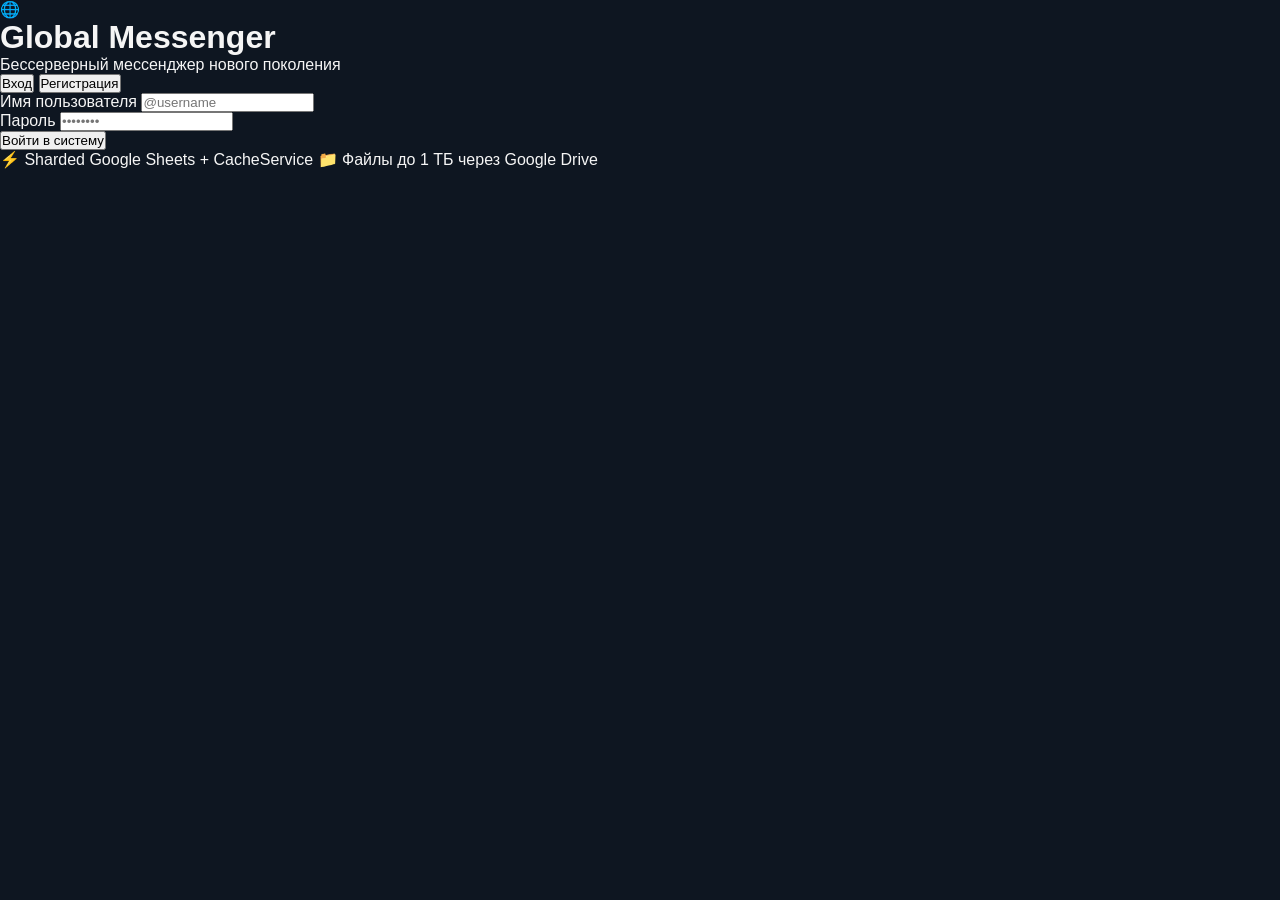
==== commit 12431983: "fix: restore original sidebar & implement authentic Telegram chat layout" ====
--- a/index.html
+++ b/index.html
@@ -3,157 +3,151 @@
 <head>
   <meta charset="UTF-8">
   <meta name="viewport" content="width=device-width, initial-scale=1.0, maximum-scale=1.0, user-scalable=no">
-  <title>Telegram Web</title>
+  <title>Global Messenger</title>
   <link rel="manifest" href="manifest.webmanifest">
-  <meta name="theme-color" content="#17212b">
+  <meta name="theme-color" content="#121824">
   <link rel="stylesheet" href="styles.css">
   <link rel="icon" type="image/svg+xml" href="data:image/svg+xml,<svg xmlns='http://www.w3.org/2000/svg' viewBox='0 0 24 24'><circle cx='12' cy='12' r='12' fill='%232aabee'/><path d='M17.5 7.5L5.5 12.2l3.4 1.3 1.3 4.1 2.3-2.1 3.5 2.6L18 7.3z' fill='%23ffffff'/></svg>">
 </head>
-<body class="tg-theme">
+<body class="dark-theme">
   <div id="app">
     <!-- AUTH SCREEN -->
-    <div id="auth-screen" class="tg-auth-wrapper">
-      <div class="tg-auth-card">
-        <div class="tg-logo-container">
-          <svg class="tg-icon" viewBox="0 0 24 24">
-            <circle cx="12" cy="12" r="12" fill="#2aabee"/>
-            <path d="M17.8 7.2L4.7 12.2c-.9.4-.9.9-.2 1.1l3.4 1.1 1.2 3.7c.2.4.4.5.7.5.3 0 .5-.1.7-.3l2-1.9 4.1 3c.8.4 1.3.2 1.5-.7l2.7-12.7c.3-1.1-.4-1.6-1.1-1.3zM8.8 14.8l-.3 2.8c-.1.3-.2.4-.4.4-.2 0-.3-.1-.5-.3l-1.4-1.3 7.8-5-5.2 3.4z" fill="#ffffff"/>
-          </svg>
-        </div>
-        <h2>Вход в Telegram</h2>
-        <p class="tg-subtitle">Бессерверный мессенджер с облаком до 1 ТБ</p>
-
-        <div class="tg-auth-tabs">
-          <button id="tab-login" class="tg-tab active">Вход</button>
-          <button id="tab-register" class="tg-tab">Регистрация</button>
+    <div id="auth-screen" class="auth-wrapper">
+      <div class="auth-card">
+        <div class="brand">
+          <div class="brand-logo">🌐</div>
+          <h1>Global Messenger</h1>
+          <p class="subtitle">Бессерверный мессенджер нового поколения</p>
         </div>
 
-        <form id="auth-form" class="tg-form">
-          <div class="tg-input-field">
-            <input type="text" id="auth-username" required autocomplete="username" placeholder=" ">
-            <label for="auth-username">Имя пользователя (@username)</label>
+        <div class="auth-tabs">
+          <button id="tab-login" class="tab-btn active">Вход</button>
+          <button id="tab-register" class="tab-btn">Регистрация</button>
+        </div>
+
+        <form id="auth-form" class="auth-form">
+          <div class="input-group">
+            <label for="auth-username">Имя пользователя</label>
+            <input type="text" id="auth-username" placeholder="@username" required autocomplete="username">
           </div>
 
-          <div class="tg-input-field">
-            <input type="password" id="auth-password" required autocomplete="current-password" placeholder=" ">
+          <div class="input-group">
             <label for="auth-password">Пароль</label>
+            <input type="password" id="auth-password" placeholder="••••••••" required autocomplete="current-password">
           </div>
 
-          <button type="submit" id="auth-submit-btn" class="tg-btn primary">Продолжить</button>
+          <button type="submit" id="auth-submit-btn" class="btn primary-btn full-width">
+            Войти в систему
+          </button>
         </form>
 
-        <div id="auth-status" class="tg-auth-status"></div>
+        <div id="auth-status" class="status-msg"></div>
+
+        <div class="cloud-info">
+          <span>⚡ Sharded Google Sheets + CacheService</span>
+          <span>📁 Файлы до 1 ТБ через Google Drive</span>
+        </div>
       </div>
     </div>
 
-    <!-- MAIN TELEGRAM APP -->
-    <div id="main-screen" class="tg-main-container hidden">
-      <!-- LEFT COLUMN / CHAT LIST -->
-      <aside class="tg-sidebar">
-        <header class="tg-sidebar-header">
-          <button id="tg-menu-btn" class="tg-icon-btn" title="Меню">
-            <svg viewBox="0 0 24 24" width="24" height="24"><path fill="currentColor" d="M3 18h18v-2H3v2zm0-5h18v-2H3v2zm0-7v2h18V6H3z"/></svg>
-          </button>
-          <div class="tg-search-wrapper">
-            <svg class="search-icon" viewBox="0 0 24 24" width="18" height="18"><path fill="currentColor" d="M15.5 14h-.79l-.28-.27A6.471 6.471 0 0 0 16 9.5 6.5 6.5 0 1 0 9.5 16c1.61 0 3.09-.59 4.23-1.57l.27.28v.79l5 4.99L20.49 19l-4.99-5zm-6 0C7.01 14 5 11.99 5 9.5S7.01 5 9.5 5 14 7.01 14 9.5 11.99 14 9.5 14z"/></svg>
-            <input type="text" id="chat-search" placeholder="Поиск">
+    <!-- MAIN APP SCREEN -->
+    <div id="main-screen" class="main-wrapper hidden">
+      <!-- RESTORED ORIGINAL SIDEBAR -->
+      <aside class="sidebar">
+        <header class="sidebar-header">
+          <div class="user-profile">
+            <div class="avatar" id="current-user-avatar">?</div>
+            <div class="user-meta">
+              <div class="name" id="current-user-name">Загрузка...</div>
+              <div class="status-badge online">В сети</div>
+            </div>
+          </div>
+          <div class="header-actions">
+            <button id="btn-new-chat" class="icon-btn" title="Новый диалог">💬</button>
+            <button id="btn-logout" class="icon-btn" title="Выйти">🚪</button>
           </div>
         </header>
 
-        <!-- CHATS LIST -->
-        <div class="tg-chats-list" id="chat-list">
-          <div class="tg-chat-item active" data-chat-id="dm:general">
-            <div class="tg-chat-avatar general">🌐</div>
-            <div class="tg-chat-info">
-              <div class="tg-chat-title-row">
-                <span class="tg-chat-title">Общий чат</span>
-                <span class="tg-chat-time" id="general-last-time">17:05</span>
+        <div class="search-box">
+          <input type="text" id="chat-search" placeholder="Поиск диалогов или @пользователей...">
+        </div>
+
+        <div class="chat-list" id="chat-list">
+          <div class="chat-item active" data-chat-id="dm:general">
+            <div class="avatar general-avatar">🌐</div>
+            <div class="chat-item-meta">
+              <div class="chat-item-top">
+                <span class="chat-title">Общий чат</span>
+                <span class="chat-time" id="general-last-time">17:15</span>
               </div>
-              <div class="tg-chat-preview-row">
-                <span class="tg-chat-preview" id="general-last-msg">Нажмите, чтобы открыть диалог</span>
-                <span class="tg-unread-badge hidden" id="general-unread">0</span>
-              </div>
+              <div class="chat-preview" id="general-last-msg">Нажмите, чтобы начать общение</div>
             </div>
           </div>
         </div>
-
-        <!-- BOTTOM NEW CHAT FLOATING BUTTON -->
-        <button id="btn-new-chat" class="tg-fab" title="Новое сообщение">
-          <svg viewBox="0 0 24 24" width="24" height="24"><path fill="currentColor" d="M3 17.25V21h3.75L17.81 9.94l-3.75-3.75L3 17.25zM20.71 7.04c.39-.39.39-1.02 0-1.41l-2.34-2.34c-.39-.39-1.02-.39-1.41 0l-1.83 1.83 3.75 3.75 1.83-1.83z"/></svg>
-        </button>
       </aside>
 
-      <!-- RIGHT COLUMN / CONVERSATION VIEW -->
-      <main class="tg-chat-column">
+      <!-- AUTHENTIC TELEGRAM INNER CHAT VIEW -->
+      <main class="chat-view">
         <!-- CHAT HEADER -->
-        <header class="tg-chat-header">
-          <button id="btn-back" class="tg-icon-btn mobile-only">
-            <svg viewBox="0 0 24 24" width="24" height="24"><path fill="currentColor" d="M20 11H7.83l5.59-5.59L12 4l-8 8 8 8 1.41-1.41L7.83 13H20v-2z"/></svg>
-          </button>
-          <div class="tg-chat-header-user">
-            <div class="tg-chat-header-avatar" id="active-chat-avatar">🌐</div>
-            <div class="tg-chat-header-meta">
-              <h3 id="active-chat-title">Общий чат</h3>
-              <span class="tg-chat-status" id="active-chat-status">в сети</span>
+        <header class="chat-header">
+          <button id="btn-back" class="icon-btn mobile-only">←</button>
+          <div class="chat-header-info">
+            <div class="chat-header-avatar" id="active-chat-avatar">🌐</div>
+            <div class="chat-header-text">
+              <h2 id="active-chat-title">Общий чат</h2>
+              <span class="chat-status" id="active-chat-status">в сети</span>
             </div>
           </div>
-          <div class="tg-header-actions">
-            <button class="tg-icon-btn" title="Поиск в чате">
-              <svg viewBox="0 0 24 24" width="20" height="20"><path fill="currentColor" d="M15.5 14h-.79l-.28-.27A6.471 6.471 0 0 0 16 9.5 6.5 6.5 0 1 0 9.5 16c1.61 0 3.09-.59 4.23-1.57l.27.28v.79l5 4.99L20.49 19l-4.99-5zm-6 0C7.01 14 5 11.99 5 9.5S7.01 5 9.5 5 14 7.01 14 9.5 11.99 14 9.5 14z"/></svg>
-            </button>
-            <button id="btn-logout" class="tg-icon-btn" title="Выйти">
-              <svg viewBox="0 0 24 24" width="20" height="20"><path fill="currentColor" d="M17 7l-1.41 1.41L18.17 11H8v2h10.17l-2.58 2.58L17 17l5-5zM4 5h8V3H4c-1.1 0-2 .9-2 2v14c0 1.1.9 2 2 2h8v-2H4V5z"/></svg>
-            </button>
+          <div class="chat-header-actions">
+            <span class="badge-tag success">RAM Cache (150ms)</span>
           </div>
         </header>
 
-        <!-- TELEGRAM CHAT HISTORY AREA (WITH DOODLE PATTERN) -->
-        <div class="tg-history-container" id="messages-container">
+        <!-- TELEGRAM MESSAGES HISTORY CONTAINER -->
+        <div class="messages-container" id="messages-container">
           <div class="tg-date-bubble">Сегодня</div>
-          <div class="tg-messages-feed" id="messages-feed"></div>
+          <div class="msg-feed" id="messages-feed"></div>
         </div>
 
-        <!-- UPLOAD PROGRESS CARD -->
-        <div id="upload-progress-card" class="tg-upload-overlay hidden">
-          <div class="tg-upload-box">
-            <div class="tg-upload-icon">
-              <svg viewBox="0 0 24 24" width="28" height="28"><path fill="#2aabee" d="M19.35 10.04C18.67 6.59 15.64 4 12 4 9.11 4 6.6 5.64 5.35 8.04 2.34 8.36 0 10.91 0 14c0 3.31 2.69 6 6 6h13c2.76 0 5-2.24 5-5 0-2.64-2.05-4.78-4.65-4.96zM14 13v4h-4v-4H7l5-5 5 5h-3z"/></svg>
+        <!-- UPLOAD PROGRESS OVERLAY -->
+        <div id="upload-progress-card" class="upload-progress-card hidden">
+          <div class="upload-info">
+            <div class="upload-icon">📦</div>
+            <div class="upload-details">
+              <div class="upload-name" id="upload-file-name">file.apk</div>
+              <div class="upload-stats" id="upload-file-stats">0 MB / 0 MB (0%)</div>
             </div>
-            <div class="tg-upload-info">
-              <div class="tg-upload-title" id="upload-file-name">uploading...</div>
-              <div class="tg-upload-subtitle" id="upload-file-stats">0 MB / 0 MB</div>
-              <div class="tg-progress-bar"><div class="tg-progress-fill" id="upload-progress-fill" style="width: 0%"></div></div>
-            </div>
-            <button id="upload-cancel-btn" class="tg-icon-btn small">✕</button>
+            <button id="upload-cancel-btn" class="icon-btn small">✕</button>
+          </div>
+          <div class="progress-bar-track">
+            <div class="progress-bar-fill" id="upload-progress-fill" style="width: 0%"></div>
           </div>
         </div>
 
-        <!-- TELEGRAM ICONIC COMPOSER FOOTER -->
+        <!-- TELEGRAM COMPOSER INPUT BAR -->
         <footer class="tg-composer">
           <input type="file" id="file-input" style="display: none">
           
-          <!-- ATTACH CLIP -->
-          <button id="btn-attach" class="tg-composer-btn" title="Прикрепить">
-            <svg viewBox="0 0 24 24" width="22" height="22">
+          <!-- Attachment Clip Icon -->
+          <button id="btn-attach" class="tg-clip-btn" title="Прикрепить файл (до 1 ТБ)">
+            <svg viewBox="0 0 24 24" width="24" height="24">
               <path fill="currentColor" d="M16.5 6v11.5c0 2.21-1.79 4-4 4s-4-1.79-4-4V5a2.5 2.5 0 0 1 5 0v10.5c0 .83-.67 1.5-1.5 1.5s-1.5-.67-1.5-1.5V6H9v9.5a3 3 0 0 0 6 0V5a4 4 0 0 0-8 0v12.5c0 3.04 2.46 5.5 5.5 5.5s5.5-2.46 5.5-5.5V6h-1.5z"/>
             </svg>
           </button>
 
-          <!-- TEXT INPUT -->
-          <div class="tg-input-wrapper">
+          <!-- Input Textarea Pill -->
+          <div class="tg-input-pill">
             <textarea id="message-input" placeholder="Написать сообщение..." rows="1"></textarea>
+            <button id="btn-emoji" class="tg-emoji-btn" title="Смайлики">
+              <svg viewBox="0 0 24 24" width="22" height="22">
+                <path fill="currentColor" d="M11.99 2C6.47 2 2 6.48 2 12s4.47 10 9.99 10C17.52 22 22 17.52 22 12S17.52 2 11.99 2zM12 20c-4.42 0-8-3.58-8-8s3.58-8 8-8 8 3.58 8 8-3.58 8-8 8zm3.5-9c.83 0 1.5-.67 1.5-1.5S16.33 8 15.5 8 14 8.67 14 9.5s.67 1.5 1.5 1.5zm-7 0c.83 0 1.5-.67 1.5-1.5S9.33 8 8.5 8 7 8.67 7 9.5 7.67 11 8.5 11zm3.5 6.5c2.33 0 4.31-1.46 5.11-3.5H6.89c.8 2.04 2.78 3.5 5.11 3.5z"/>
+              </svg>
+            </button>
           </div>
 
-          <!-- EMOJI BUTTON -->
-          <button id="btn-emoji" class="tg-composer-btn" title="Смайлики">
-            <svg viewBox="0 0 24 24" width="22" height="22">
-              <path fill="currentColor" d="M11.99 2C6.47 2 2 6.48 2 12s4.47 10 9.99 10C17.52 22 22 17.52 22 12S17.52 2 11.99 2zM12 20c-4.42 0-8-3.58-8-8s3.58-8 8-8 8 3.58 8 8-3.58 8-8 8zm3.5-9c.83 0 1.5-.67 1.5-1.5S16.33 8 15.5 8 14 8.67 14 9.5s.67 1.5 1.5 1.5zm-7 0c.83 0 1.5-.67 1.5-1.5S9.33 8 8.5 8 7 8.67 7 9.5 7.67 11 8.5 11zm3.5 6.5c2.33 0 4.31-1.46 5.11-3.5H6.89c.8 2.04 2.78 3.5 5.11 3.5z"/>
-            </svg>
-          </button>
-
-          <!-- TELEGRAM SEND BUTTON (AIRPLANE) -->
-          <button id="btn-send" class="tg-send-btn" title="Отправить">
-            <svg class="send-plane-icon" viewBox="0 0 24 24" width="22" height="22">
+          <!-- Telegram Blue Round Send Button with Paper Airplane -->
+          <button id="btn-send" class="tg-airplane-btn" title="Отправить">
+            <svg viewBox="0 0 24 24" width="20" height="20">
               <path fill="currentColor" d="M2.01 21L23 12 2.01 3 2 10l15 2-15 2z"/>
             </svg>
           </button>
@@ -163,21 +157,20 @@
   </div>
 
   <!-- LIGHTBOX MODAL FOR IMAGES -->
-  <div id="lightbox-modal" class="tg-lightbox hidden">
-    <div class="tg-lightbox-backdrop"></div>
-    <div class="tg-lightbox-container">
-      <div class="tg-lightbox-topbar">
-        <span id="lightbox-title" class="tg-lightbox-title">Фото</span>
-        <div class="tg-lightbox-btns">
-          <button id="lightbox-download-btn" class="tg-lightbox-action-btn" title="Скачать">
-            <svg viewBox="0 0 24 24" width="20" height="20"><path fill="currentColor" d="M19 9h-4V3H9v6H5l7 7 7-7zM5 18v2h14v-2H5z"/></svg>
-            <span>Скачать</span>
+  <div id="lightbox-modal" class="lightbox-modal hidden">
+    <div class="lightbox-backdrop"></div>
+    <div class="lightbox-content">
+      <div class="lightbox-header">
+        <span id="lightbox-title" class="lightbox-title">Просмотр фото</span>
+        <div class="lightbox-actions">
+          <button id="lightbox-download-btn" class="btn-lightbox" title="Скачать">
+            <svg viewBox="0 0 24 24" width="16" height="16" style="vertical-align:middle; margin-right:4px;"><path fill="currentColor" d="M19 9h-4V3H9v6H5l7 7 7-7zM5 18v2h14v-2H5z"/></svg>Скачать
           </button>
-          <button id="lightbox-close-btn" class="tg-lightbox-action-btn close" title="Закрыть">✕</button>
+          <button id="lightbox-close-btn" class="btn-lightbox close-btn" title="Закрыть">✕</button>
         </div>
       </div>
-      <div class="tg-lightbox-image-wrap">
-        <img id="lightbox-img" src="" alt="Full preview">
+      <div class="lightbox-body">
+        <img id="lightbox-img" src="" alt="Full view">
       </div>
     </div>
   </div>
--- a/styles.css
+++ b/styles.css
@@ -1,828 +1,887 @@
-/* GLOBAL MESSENGER MODERN STYLES */
+/* ===================================================
+   AUTHENTIC TELEGRAM DARK THEME STYLES (WEB A / K)
+   =================================================== */
+
 :root {
-  --bg-main: #0c1017;
-  --bg-card: #151c28;
-  --bg-sidebar: #101622;
-  --bg-header: #121824;
-  --bg-msg-in: #1c2637;
-  --bg-msg-out: #2563eb;
-  --text-primary: #f1f5f9;
-  --text-secondary: #94a3b8;
-  --accent: #3b82f6;
-  --accent-hover: #2563eb;
-  --border: #232e42;
-  --success: #10b981;
-  --warning: #f59e0b;
-  --danger: #ef4444;
+  --tg-bg-page: #0e1621;
+  --tg-bg-sidebar: #17212b;
+  --tg-bg-sidebar-hover: #202b36;
+  --tg-bg-chat: #0e1621;
+  --tg-bg-header: #17212b;
+  --tg-bg-msg-in: #182533;
+  --tg-bg-msg-out: #2b5278;
+  --tg-bg-composer: #17212b;
+  --tg-accent: #2aabee;
+  --tg-accent-hover: #2299d9;
+  --tg-text-primary: #f5f5f5;
+  --tg-text-secondary: #7f91a4;
+  --tg-text-sender: #5288c1;
+  --tg-border: rgba(0, 0, 0, 0.25);
+  --tg-badge: #2481cc;
+  --tg-check: #4fae4e;
 }
 
 * {
   box-sizing: border-box;
   margin: 0;
   padding: 0;
-  font-family: -apple-system, BlinkMacSystemFont, "Segoe UI", Roboto, Oxygen, Ubuntu, Cantarell, sans-serif;
+  font-family: -apple-system, BlinkMacSystemFont, "Roboto", "Segoe UI", "Helvetica Neue", sans-serif;
   -webkit-tap-highlight-color: transparent;
 }
 
 body, html {
   height: 100%;
-  background-color: var(--bg-main);
-  color: var(--text-primary);
+  width: 100%;
+  background-color: var(--tg-bg-page);
+  color: var(--tg-text-primary);
   overflow: hidden;
+  user-select: none;
 }
 
 #app {
   height: 100vh;
-  display: flex;
-  flex-direction: column;
+  width: 100vw;
+  display: flex;
 }
 
 .hidden {
   display: none !important;
 }
 
-/* AUTH SCREEN */
-.auth-wrapper {
+/* ===================================================
+   AUTH SCREEN (TELEGRAM DESIGN)
+   =================================================== */
+.tg-auth-wrapper {
   flex: 1;
   display: flex;
   align-items: center;
   justify-content: center;
-  padding: 16px;
-  background: radial-gradient(circle at top right, #1d2b45, #0c1017);
-}
-
-.auth-card {
+  background: radial-gradient(circle at 50% 30%, #1c2b3d 0%, #0e1621 100%);
+  padding: 20px;
+}
+
+.tg-auth-card {
   width: 100%;
-  max-width: 420px;
-  background: var(--bg-card);
-  border: 1px solid var(--border);
-  border-radius: 20px;
-  padding: 36px 28px;
-  box-shadow: 0 20px 40px rgba(0, 0, 0, 0.4);
-}
-
-.brand {
+  max-width: 380px;
   text-align: center;
+  background: var(--tg-bg-sidebar);
+  border-radius: 16px;
+  padding: 40px 32px;
+  box-shadow: 0 16px 40px rgba(0, 0, 0, 0.5);
+  border: 1px solid rgba(255, 255, 255, 0.05);
+}
+
+.tg-logo-container .tg-icon {
+  width: 80px;
+  height: 80px;
+  margin-bottom: 20px;
+}
+
+.tg-auth-card h2 {
+  font-size: 22px;
+  font-weight: 600;
+  margin-bottom: 6px;
+}
+
+.tg-subtitle {
+  color: var(--tg-text-secondary);
+  font-size: 14px;
+  margin-bottom: 28px;
+}
+
+.tg-auth-tabs {
+  display: flex;
+  background: #0e1621;
+  border-radius: 10px;
+  padding: 4px;
   margin-bottom: 24px;
 }
 
-.brand-logo {
-  font-size: 48px;
-  margin-bottom: 8px;
-}
-
-.brand h1 {
-  font-size: 24px;
-  font-weight: 700;
-  letter-spacing: -0.5px;
-}
-
-.subtitle {
-  color: var(--text-secondary);
-  font-size: 14px;
-  margin-top: 4px;
-}
-
-.auth-tabs {
-  display: flex;
-  background: var(--bg-main);
-  border-radius: 12px;
-  padding: 4px;
-  margin-bottom: 20px;
-}
-
-.tab-btn {
+.tg-tab {
   flex: 1;
-  padding: 10px;
+  padding: 8px;
   background: transparent;
   border: none;
-  color: var(--text-secondary);
+  color: var(--tg-text-secondary);
   font-weight: 600;
   border-radius: 8px;
   cursor: pointer;
   transition: 0.2s;
-}
-
-.tab-btn.active {
-  background: var(--bg-card);
-  color: var(--text-primary);
-  box-shadow: 0 2px 8px rgba(0, 0, 0, 0.2);
-}
-
-.auth-form .input-group {
-  margin-bottom: 16px;
-}
-
-.input-group label {
-  display: block;
-  font-size: 12px;
-  text-transform: uppercase;
-  letter-spacing: 0.5px;
-  color: var(--text-secondary);
-  margin-bottom: 6px;
-}
-
-.input-group input {
+  font-size: 14px;
+}
+
+.tg-tab.active {
+  background: var(--tg-bg-sidebar);
+  color: var(--tg-text-primary);
+  box-shadow: 0 2px 6px rgba(0, 0, 0, 0.3);
+}
+
+.tg-form {
+  display: flex;
+  flex-direction: column;
+  gap: 20px;
+}
+
+.tg-input-field {
+  position: relative;
+  text-align: left;
+}
+
+.tg-input-field input {
   width: 100%;
-  padding: 12px 14px;
-  background: var(--bg-main);
-  border: 1px solid var(--border);
+  padding: 16px 14px 10px;
+  background: #0e1621;
+  border: 1.5px solid #242f3d;
   border-radius: 10px;
-  color: var(--text-primary);
+  color: var(--tg-text-primary);
   font-size: 15px;
   outline: none;
   transition: border-color 0.2s;
 }
 
-.input-group input:focus {
-  border-color: var(--accent);
-}
-
-.btn {
-  padding: 12px 20px;
+.tg-input-field input:focus {
+  border-color: var(--tg-accent);
+}
+
+.tg-input-field label {
+  position: absolute;
+  top: 14px;
+  left: 14px;
+  font-size: 14px;
+  color: var(--tg-text-secondary);
+  pointer-events: none;
+  transition: 0.2s ease all;
+}
+
+.tg-input-field input:focus ~ label,
+.tg-input-field input:not(:placeholder-shown) ~ label {
+  top: 4px;
+  left: 14px;
+  font-size: 10px;
+  font-weight: 600;
+  color: var(--tg-accent);
+}
+
+.tg-btn.primary {
+  background: var(--tg-accent);
+  color: white;
+  padding: 13px;
   border-radius: 10px;
   font-size: 15px;
   font-weight: 600;
   border: none;
   cursor: pointer;
-  transition: 0.2s;
-}
-
-.primary-btn {
-  background: var(--accent);
-  color: white;
-}
-
-.primary-btn:hover {
-  background: var(--accent-hover);
-}
-
-.full-width {
-  width: 100%;
-}
-
-.status-msg {
+  transition: background 0.2s;
+}
+
+.tg-btn.primary:hover {
+  background: var(--tg-accent-hover);
+}
+
+.tg-auth-status {
   margin-top: 14px;
   font-size: 13px;
-  text-align: center;
   min-height: 20px;
 }
 
-.status-msg.error { color: var(--danger); }
-.status-msg.success { color: var(--success); }
-
-.cloud-info {
-  margin-top: 24px;
-  padding-top: 16px;
-  border-top: 1px solid var(--border);
-  display: flex;
-  flex-direction: column;
-  gap: 6px;
-  font-size: 12px;
-  color: var(--text-secondary);
-  text-align: center;
-}
-
-/* MAIN CHAT LAYOUT */
-.main-wrapper {
+.tg-auth-status.error { color: #e53935; }
+.tg-auth-status.success { color: #4caf50; }
+
+/* ===================================================
+   MAIN TELEGRAM APP LAYOUT
+   =================================================== */
+.tg-main-container {
   display: flex;
   height: 100%;
   width: 100%;
 }
 
-.sidebar {
-  width: 320px;
-  background: var(--bg-sidebar);
-  border-right: 1px solid var(--border);
+/* SIDEBAR / CHATS */
+.tg-sidebar {
+  width: 360px;
+  background: var(--tg-bg-sidebar);
+  border-right: 1px solid var(--tg-border);
   display: flex;
   flex-direction: column;
-}
-
-.sidebar-header {
-  padding: 16px;
-  display: flex;
-  align-items: center;
+  position: relative;
+}
+
+.tg-sidebar-header {
+  height: 56px;
+  padding: 0 12px;
+  display: flex;
+  align-items: center;
+  gap: 12px;
+}
+
+.tg-icon-btn {
+  background: transparent;
+  border: none;
+  color: var(--tg-text-secondary);
+  cursor: pointer;
+  padding: 8px;
+  border-radius: 50%;
+  display: flex;
+  align-items: center;
+  justify-content: center;
+  transition: 0.2s;
+}
+
+.tg-icon-btn:hover {
+  background: rgba(255, 255, 255, 0.08);
+  color: var(--tg-text-primary);
+}
+
+.tg-search-wrapper {
+  flex: 1;
+  background: #242f3d;
+  border-radius: 22px;
+  height: 38px;
+  display: flex;
+  align-items: center;
+  padding: 0 14px;
+  gap: 8px;
+}
+
+.tg-search-wrapper .search-icon {
+  color: var(--tg-text-secondary);
+}
+
+.tg-search-wrapper input {
+  background: transparent;
+  border: none;
+  color: var(--tg-text-primary);
+  font-size: 14px;
+  width: 100%;
+  outline: none;
+}
+
+.tg-search-wrapper input::placeholder {
+  color: var(--tg-text-secondary);
+}
+
+/* CHAT LIST ITEMS */
+.tg-chats-list {
+  flex: 1;
+  overflow-y: auto;
+}
+
+.tg-chat-item {
+  display: flex;
+  align-items: center;
+  gap: 12px;
+  padding: 10px 14px;
+  cursor: pointer;
+  transition: background 0.15s;
+}
+
+.tg-chat-item:hover {
+  background: var(--tg-bg-sidebar-hover);
+}
+
+.tg-chat-item.active {
+  background: #2b5278;
+}
+
+.tg-chat-avatar {
+  width: 50px;
+  height: 50px;
+  border-radius: 50%;
+  background: linear-gradient(135deg, #2aabee, #2299d9);
+  display: flex;
+  align-items: center;
+  justify-content: center;
+  font-weight: 700;
+  font-size: 20px;
+  color: white;
+  flex-shrink: 0;
+}
+
+.tg-chat-avatar.general {
+  background: linear-gradient(135deg, #3390ec, #1f69b3);
+}
+
+.tg-chat-info {
+  flex: 1;
+  overflow: hidden;
+}
+
+.tg-chat-title-row {
+  display: flex;
   justify-content: space-between;
-  border-bottom: 1px solid var(--border);
-}
-
-.user-profile {
-  display: flex;
-  align-items: center;
-  gap: 10px;
-}
-
-.avatar {
+  margin-bottom: 4px;
+}
+
+.tg-chat-title {
+  font-weight: 600;
+  font-size: 15px;
+  color: var(--tg-text-primary);
+}
+
+.tg-chat-time {
+  font-size: 12px;
+  color: var(--tg-text-secondary);
+}
+
+.tg-chat-item.active .tg-chat-time {
+  color: #c0d8f0;
+}
+
+.tg-chat-preview-row {
+  display: flex;
+  align-items: center;
+  justify-content: space-between;
+}
+
+.tg-chat-preview {
+  font-size: 13.5px;
+  color: var(--tg-text-secondary);
+  white-space: nowrap;
+  overflow: hidden;
+  text-overflow: ellipsis;
+  max-width: 220px;
+}
+
+.tg-chat-item.active .tg-chat-preview {
+  color: #e1ecf7;
+}
+
+.tg-unread-badge {
+  background: var(--tg-badge);
+  color: white;
+  font-size: 11px;
+  font-weight: 700;
+  padding: 2px 7px;
+  border-radius: 12px;
+}
+
+.tg-fab {
+  position: absolute;
+  bottom: 24px;
+  right: 20px;
+  width: 54px;
+  height: 54px;
+  border-radius: 50%;
+  background: var(--tg-accent);
+  color: white;
+  border: none;
+  box-shadow: 0 4px 12px rgba(0, 0, 0, 0.4);
+  cursor: pointer;
+  display: flex;
+  align-items: center;
+  justify-content: center;
+  transition: transform 0.2s;
+}
+
+.tg-fab:hover {
+  transform: scale(1.05);
+}
+
+/* ===================================================
+   CHAT COLUMN (TELEGRAM DOODLE BACKGROUND & HEADER)
+   =================================================== */
+.tg-chat-column {
+  flex: 1;
+  display: flex;
+  flex-direction: column;
+  background-color: var(--tg-bg-chat);
+  /* Telegram classic subtle wallpaper texture pattern */
+  background-image: radial-gradient(#141c26 15%, transparent 16%), radial-gradient(#141c26 15%, transparent 16%);
+  background-size: 60px 60px;
+  background-position: 0 0, 30px 30px;
+  position: relative;
+}
+
+.tg-chat-header {
+  height: 56px;
+  background: var(--tg-bg-header);
+  border-bottom: 1px solid var(--tg-border);
+  display: flex;
+  align-items: center;
+  justify-content: space-between;
+  padding: 0 16px;
+  z-index: 5;
+}
+
+.tg-chat-header-user {
+  display: flex;
+  align-items: center;
+  gap: 12px;
+}
+
+.tg-chat-header-avatar {
   width: 40px;
   height: 40px;
   border-radius: 50%;
-  background: #2563eb;
+  background: #3390ec;
   display: flex;
   align-items: center;
   justify-content: center;
-  font-weight: 700;
   font-size: 18px;
 }
 
-.user-meta .name {
-  font-weight: 600;
-  font-size: 14px;
-}
-
-.status-badge {
-  font-size: 11px;
-  color: var(--success);
-  display: flex;
-  align-items: center;
-  gap: 4px;
-}
-
-.status-badge::before {
-  content: "";
-  display: inline-block;
-  width: 6px;
-  height: 6px;
-  border-radius: 50%;
-  background: currentColor;
-}
-
-.icon-btn {
-  background: transparent;
-  border: none;
-  font-size: 18px;
-  padding: 8px;
-  border-radius: 8px;
-  cursor: pointer;
-  color: var(--text-secondary);
-  transition: 0.2s;
-}
-
-.icon-btn:hover {
-  background: var(--bg-card);
-  color: var(--text-primary);
-}
-
-.search-box {
-  padding: 10px 16px;
-}
-
-.search-box input {
-  width: 100%;
-  padding: 8px 12px;
-  background: var(--bg-main);
-  border: 1px solid var(--border);
-  border-radius: 8px;
-  color: var(--text-primary);
-  font-size: 13px;
-  outline: none;
-}
-
-.chat-list {
+.tg-chat-header-meta h3 {
+  font-size: 15px;
+  font-weight: 600;
+}
+
+.tg-chat-status {
+  font-size: 12px;
+  color: var(--tg-text-secondary);
+}
+
+.tg-header-actions {
+  display: flex;
+  align-items: center;
+  gap: 6px;
+}
+
+/* ===================================================
+   MESSAGES FEED & AUTHENTIC TELEGRAM BUBBLES
+   =================================================== */
+.tg-history-container {
   flex: 1;
   overflow-y: auto;
-}
-
-.chat-item {
-  display: flex;
-  align-items: center;
-  gap: 12px;
-  padding: 12px 16px;
-  cursor: pointer;
-  border-bottom: 1px solid rgba(255, 255, 255, 0.03);
-  transition: background 0.15s;
-}
-
-.chat-item:hover {
-  background: rgba(255, 255, 255, 0.04);
-}
-
-.chat-item.active {
-  background: var(--bg-card);
-  border-left: 3px solid var(--accent);
-}
-
-.chat-item-meta {
-  flex: 1;
+  padding: 16px 20px;
+  display: flex;
+  flex-direction: column;
+}
+
+.tg-date-bubble {
+  align-self: center;
+  background: rgba(0, 0, 0, 0.4);
+  backdrop-filter: blur(4px);
+  color: #fff;
+  font-size: 12px;
+  font-weight: 600;
+  padding: 4px 12px;
+  border-radius: 14px;
+  margin: 12px 0 16px;
+}
+
+.tg-messages-feed {
+  display: flex;
+  flex-direction: column;
+  gap: 6px;
+}
+
+/* MESSAGE BUBBLE */
+.tg-msg {
+  display: flex;
+  flex-direction: column;
+  max-width: 480px;
+  min-width: 120px;
+  padding: 8px 12px 6px;
+  border-radius: 12px;
+  position: relative;
+  font-size: 14.5px;
+  line-height: 1.35;
+  box-shadow: 0 1px 2px rgba(0, 0, 0, 0.3);
+  word-break: break-word;
+  user-select: text;
+}
+
+.tg-msg.incoming {
+  align-self: flex-start;
+  background: var(--tg-bg-msg-in);
+  color: var(--tg-text-primary);
+  border-bottom-left-radius: 2px;
+}
+
+.tg-msg.outgoing {
+  align-self: flex-end;
+  background: var(--tg-bg-msg-out);
+  color: #ffffff;
+  border-bottom-right-radius: 2px;
+}
+
+.tg-msg-sender {
+  font-size: 13px;
+  font-weight: 600;
+  color: var(--tg-text-sender);
+  margin-bottom: 2px;
+}
+
+.tg-msg-text {
+  margin-bottom: 2px;
+}
+
+/* TELEGRAM INLINE TIME & DOUBLE CHECKMARKS */
+.tg-msg-meta {
+  float: right;
+  display: inline-flex;
+  align-items: center;
+  gap: 3px;
+  margin-left: 10px;
+  margin-top: 4px;
+  font-size: 11px;
+  color: rgba(255, 255, 255, 0.6);
+  user-select: none;
+}
+
+.tg-checkmarks {
+  font-size: 12px;
+  color: #70c785;
+}
+
+/* ===================================================
+   TELEGRAM PHOTO & VIDEO VIEWER IN CHAT
+   =================================================== */
+.tg-media-wrap {
+  margin-top: 4px;
+  position: relative;
+  border-radius: 10px;
   overflow: hidden;
-}
-
-.chat-item-top {
-  display: flex;
+  max-width: 420px;
+  background: #000;
+}
+
+/* PHOTO */
+.tg-photo-box {
+  position: relative;
+  cursor: pointer;
+}
+
+.tg-photo-box img {
+  width: 100%;
+  max-height: 380px;
+  object-fit: cover;
+  display: block;
+  border-radius: 8px;
+}
+
+/* TELEGRAM FLOATING DOWNLOAD BUTTON */
+.tg-media-dl-badge {
+  position: absolute;
+  top: 8px;
+  right: 8px;
+  background: rgba(0, 0, 0, 0.6);
+  backdrop-filter: blur(8px);
+  border: 1px solid rgba(255, 255, 255, 0.2);
+  color: white;
+  border-radius: 20px;
+  padding: 5px 10px;
+  font-size: 11.5px;
+  font-weight: 600;
+  display: flex;
+  align-items: center;
+  gap: 4px;
+  cursor: pointer;
+  transition: 0.2s;
+  z-index: 2;
+}
+
+.tg-media-dl-badge:hover {
+  background: var(--tg-accent);
+}
+
+/* VIDEO */
+.tg-video-box video {
+  width: 100%;
+  max-height: 380px;
+  display: block;
+  border-radius: 8px;
+  outline: none;
+}
+
+.tg-video-footer {
+  display: flex;
+  align-items: center;
   justify-content: space-between;
-  margin-bottom: 4px;
-}
-
-.chat-title {
-  font-weight: 600;
-  font-size: 14px;
-}
-
-.chat-time {
-  font-size: 11px;
-  color: var(--text-secondary);
-}
-
-.chat-preview {
+  padding: 6px 10px;
+  background: rgba(0, 0, 0, 0.6);
   font-size: 12px;
-  color: var(--text-secondary);
+}
+
+.tg-video-name {
   white-space: nowrap;
   overflow: hidden;
   text-overflow: ellipsis;
-}
-
-/* CHAT VIEW */
-.chat-view {
+  max-width: 260px;
+}
+
+/* ===================================================
+   TELEGRAM CIRCULAR FILE DOCUMENT CARD (APK, ZIP, ETC)
+   =================================================== */
+.tg-doc-card {
+  display: flex;
+  align-items: center;
+  gap: 12px;
+  background: rgba(0, 0, 0, 0.2);
+  padding: 10px 12px;
+  border-radius: 10px;
+  margin-top: 4px;
+}
+
+.tg-doc-circle {
+  width: 44px;
+  height: 44px;
+  border-radius: 50%;
+  background: var(--tg-accent);
+  color: white;
+  display: flex;
+  align-items: center;
+  justify-content: center;
+  flex-shrink: 0;
+  cursor: pointer;
+  transition: background 0.2s;
+}
+
+.tg-doc-circle:hover {
+  background: var(--tg-accent-hover);
+}
+
+.tg-doc-details {
   flex: 1;
-  display: flex;
-  flex-direction: column;
-  background: var(--bg-main);
-}
-
-.chat-header {
-  height: 64px;
-  padding: 0 20px;
-  display: flex;
-  align-items: center;
-  justify-content: space-between;
-  background: var(--bg-header);
-  border-bottom: 1px solid var(--border);
-}
-
-.chat-header-info {
-  display: flex;
-  align-items: center;
-  gap: 12px;
-}
-
-.chat-header-avatar {
-  width: 40px;
-  height: 40px;
-  border-radius: 50%;
-  background: #334155;
-  display: flex;
-  align-items: center;
-  justify-content: center;
-  font-size: 20px;
-}
-
-.chat-header-info h2 {
-  font-size: 16px;
-  font-weight: 600;
-}
-
-.chat-status {
-  font-size: 12px;
-  color: var(--success);
-}
-
-.badge-tag {
-  font-size: 11px;
-  padding: 4px 8px;
-  border-radius: 6px;
-  background: rgba(16, 185, 129, 0.15);
-  color: var(--success);
-  font-weight: 600;
-}
-
-.messages-container {
-  flex: 1;
-  overflow-y: auto;
-  padding: 20px;
-  display: flex;
-  flex-direction: column;
-  gap: 12px;
-}
-
-.date-divider {
-  text-align: center;
-  font-size: 12px;
-  color: var(--text-secondary);
-  margin: 10px 0;
-}
-
-.msg-feed {
-  display: flex;
-  flex-direction: column;
-  gap: 10px;
-}
-
-.message-bubble {
-  max-width: 75%;
-  min-width: 140px;
-  padding: 10px 14px;
-  border-radius: 16px;
-  font-size: 14px;
-  line-height: 1.4;
-  position: relative;
-  word-break: break-word;
-}
-
-.message-bubble.incoming {
-  align-self: flex-start;
-  background: var(--bg-msg-in);
-  color: var(--text-primary);
-  border-bottom-left-radius: 4px;
-}
-
-.message-bubble.outgoing {
-  align-self: flex-end;
-  background: var(--bg-msg-out);
-  color: white;
-  border-bottom-right-radius: 4px;
-}
-
-.message-sender {
-  font-size: 11px;
-  font-weight: 600;
-  color: #60a5fa;
-  margin-bottom: 4px;
-}
-
-.message-time {
-  font-size: 10px;
-  opacity: 0.75;
-  text-align: right;
-  margin-top: 6px;
-}
-
-/* ===================================================
-   INLINE PHOTO, VIDEO & FILE ATTACHMENTS WITH DOWNLOAD
-   =================================================== */
-
-/* PHOTO CONTAINER */
-.media-container {
-  margin-top: 6px;
-  position: relative;
-  border-radius: 12px;
   overflow: hidden;
-  background: rgba(0, 0, 0, 0.25);
-}
-
-.photo-preview {
-  position: relative;
-  cursor: pointer;
-  max-width: 380px;
-  max-height: 380px;
-  overflow: hidden;
-  border-radius: 12px;
-}
-
-.photo-preview img {
-  width: 100%;
-  height: auto;
-  max-height: 380px;
-  object-fit: cover;
-  display: block;
-  border-radius: 12px;
-  transition: transform 0.2s ease;
-}
-
-.photo-preview:hover img {
-  transform: scale(1.02);
-}
-
-/* OVERLAY DOWNLOAD BUTTON FOR MEDIA */
-.media-overlay-actions {
-  position: absolute;
-  top: 8px;
-  right: 8px;
-  display: flex;
-  gap: 6px;
-  opacity: 0.9;
-  transition: opacity 0.2s;
-}
-
-.photo-preview:hover .media-overlay-actions,
-.video-preview:hover .media-overlay-actions {
-  opacity: 1;
-}
-
-.btn-media-dl {
-  background: rgba(15, 23, 42, 0.75);
-  backdrop-filter: blur(8px);
-  -webkit-backdrop-filter: blur(8px);
-  border: 1px solid rgba(255, 255, 255, 0.15);
-  color: #ffffff;
-  padding: 6px 10px;
-  border-radius: 8px;
-  font-size: 12px;
-  font-weight: 600;
-  display: flex;
-  align-items: center;
-  gap: 5px;
-  cursor: pointer;
-  transition: 0.2s;
-  text-decoration: none;
-}
-
-.btn-media-dl:hover {
-  background: rgba(37, 99, 235, 0.9);
-  border-color: rgba(255, 255, 255, 0.4);
-}
-
-/* VIDEO CONTAINER */
-.video-preview {
-  position: relative;
-  max-width: 420px;
-  border-radius: 12px;
-  overflow: hidden;
-  background: #000000;
-}
-
-.video-preview video {
-  width: 100%;
-  max-height: 360px;
-  display: block;
-  border-radius: 12px;
-  outline: none;
-  background: #000;
-}
-
-.video-bottom-bar {
-  display: flex;
-  align-items: center;
-  justify-content: space-between;
-  padding: 6px 10px;
-  background: rgba(0, 0, 0, 0.5);
-  font-size: 11px;
-}
-
-.video-title {
+}
+
+.tg-doc-name {
+  font-size: 13.5px;
+  font-weight: 600;
   white-space: nowrap;
   overflow: hidden;
   text-overflow: ellipsis;
-  max-width: 250px;
-  color: var(--text-secondary);
-}
-
-/* AUDIO CONTAINER */
-.audio-preview {
-  display: flex;
-  flex-direction: column;
-  gap: 6px;
-  padding: 8px 10px;
-  background: rgba(0, 0, 0, 0.2);
-  border-radius: 12px;
-}
-
-.audio-preview audio {
-  width: 100%;
-  height: 36px;
-}
-
-/* GENERIC FILE ATTACHMENT CARD (APK, ZIP, PDF, ETC.) */
-.file-card {
-  display: flex;
-  align-items: center;
-  gap: 12px;
-  background: rgba(0, 0, 0, 0.25);
-  padding: 10px 14px;
-  border-radius: 12px;
-  margin-top: 6px;
-  border: 1px solid rgba(255, 255, 255, 0.06);
-}
-
-.file-card-icon {
-  font-size: 28px;
-  width: 42px;
-  height: 42px;
-  border-radius: 10px;
-  background: rgba(255, 255, 255, 0.08);
-  display: flex;
-  align-items: center;
-  justify-content: center;
-  flex-shrink: 0;
-}
-
-.file-card-info {
-  flex: 1;
-  overflow: hidden;
-}
-
-.file-card-name {
-  font-weight: 600;
-  font-size: 13px;
-  white-space: nowrap;
-  overflow: hidden;
-  text-overflow: ellipsis;
-  color: var(--text-primary);
-}
-
-.file-card-meta {
-  font-size: 11px;
-  color: var(--text-secondary);
+  color: var(--tg-text-primary);
+}
+
+.tg-doc-size {
+  font-size: 11.5px;
+  color: var(--tg-text-secondary);
   margin-top: 2px;
 }
 
-.file-card-dl-btn {
+.tg-doc-dl-btn {
   background: rgba(255, 255, 255, 0.12);
-  border: 1px solid rgba(255, 255, 255, 0.15);
-  color: var(--text-primary);
+  border: none;
+  color: white;
   padding: 6px 12px;
   border-radius: 8px;
   font-size: 12px;
   font-weight: 600;
-  display: flex;
-  align-items: center;
-  gap: 5px;
-  cursor: pointer;
-  transition: 0.2s;
+  cursor: pointer;
+  display: flex;
+  align-items: center;
+  gap: 4px;
+}
+
+.tg-doc-dl-btn:hover {
+  background: var(--tg-accent);
+}
+
+/* ===================================================
+   TELEGRAM ICONIC COMPOSER (FOOTER)
+   =================================================== */
+.tg-composer {
+  padding: 8px 16px 12px;
+  background: var(--tg-bg-composer);
+  display: flex;
+  align-items: flex-end;
+  gap: 8px;
+  border-top: 1px solid var(--tg-border);
+}
+
+.tg-composer-btn {
+  background: transparent;
+  border: none;
+  color: var(--tg-text-secondary);
+  cursor: pointer;
+  padding: 10px;
+  border-radius: 50%;
+  display: flex;
+  align-items: center;
+  justify-content: center;
+  transition: color 0.15s;
+}
+
+.tg-composer-btn:hover {
+  color: var(--tg-accent);
+}
+
+.tg-input-wrapper {
+  flex: 1;
+  background: #242f3d;
+  border-radius: 20px;
+  padding: 10px 16px;
+  display: flex;
+  align-items: center;
+  min-height: 44px;
+  max-height: 140px;
+}
+
+.tg-input-wrapper textarea {
+  width: 100%;
+  background: transparent;
+  border: none;
+  color: var(--tg-text-primary);
+  font-size: 15px;
+  line-height: 1.35;
+  outline: none;
+  resize: none;
+  max-height: 120px;
+}
+
+.tg-input-wrapper textarea::placeholder {
+  color: var(--tg-text-secondary);
+}
+
+/* TELEGRAM SEND BUTTON (AIRPLANE) */
+.tg-send-btn {
+  width: 44px;
+  height: 44px;
+  border-radius: 50%;
+  background: var(--tg-accent);
+  border: none;
+  color: white;
+  display: flex;
+  align-items: center;
+  justify-content: center;
+  cursor: pointer;
+  transition: transform 0.15s, background 0.2s;
   flex-shrink: 0;
-  text-decoration: none;
-}
-
-.file-card-dl-btn:hover {
-  background: var(--accent);
-  color: white;
-  border-color: transparent;
-}
-
-/* LIGHTBOX MODAL */
-.lightbox-modal {
+}
+
+.tg-send-btn:hover {
+  background: var(--tg-accent-hover);
+  transform: scale(1.06);
+}
+
+.tg-send-btn:active {
+  transform: scale(0.96);
+}
+
+.send-plane-icon {
+  margin-left: 2px;
+}
+
+/* UPLOAD OVERLAY */
+.tg-upload-overlay {
+  margin: 0 16px 8px;
+}
+
+.tg-upload-box {
+  background: var(--tg-bg-sidebar);
+  border: 1px solid rgba(255, 255, 255, 0.08);
+  border-radius: 12px;
+  padding: 10px 14px;
+  display: flex;
+  align-items: center;
+  gap: 12px;
+}
+
+.tg-upload-info {
+  flex: 1;
+}
+
+.tg-upload-title {
+  font-size: 13px;
+  font-weight: 600;
+}
+
+.tg-upload-subtitle {
+  font-size: 11px;
+  color: var(--tg-text-secondary);
+  margin-bottom: 4px;
+}
+
+.tg-progress-bar {
+  height: 4px;
+  background: #0e1621;
+  border-radius: 2px;
+  overflow: hidden;
+}
+
+.tg-progress-fill {
+  height: 100%;
+  background: var(--tg-accent);
+  transition: width 0.2s;
+}
+
+/* ===================================================
+   FULLSCREEN LIGHTBOX MODAL
+   =================================================== */
+.tg-lightbox {
   position: fixed;
   top: 0;
   left: 0;
   width: 100vw;
   height: 100vh;
-  z-index: 1000;
+  z-index: 2000;
   display: flex;
   align-items: center;
   justify-content: center;
 }
 
-.lightbox-backdrop {
+.tg-lightbox-backdrop {
   position: absolute;
   top: 0;
   left: 0;
   width: 100%;
   height: 100%;
-  background: rgba(0, 0, 0, 0.88);
+  background: rgba(0, 0, 0, 0.9);
   backdrop-filter: blur(12px);
-  -webkit-backdrop-filter: blur(12px);
-}
-
-.lightbox-content {
+}
+
+.tg-lightbox-container {
   position: relative;
-  z-index: 1001;
+  z-index: 2001;
   display: flex;
   flex-direction: column;
-  max-width: 92vw;
-  max-height: 92vh;
-}
-
-.lightbox-header {
+  max-width: 90vw;
+  max-height: 90vh;
+}
+
+.tg-lightbox-topbar {
   display: flex;
   align-items: center;
   justify-content: space-between;
-  padding: 12px 16px;
-  background: rgba(18, 24, 36, 0.85);
+  padding: 10px 16px;
+  background: rgba(23, 33, 43, 0.9);
   border-radius: 12px 12px 0 0;
-  border-bottom: 1px solid rgba(255, 255, 255, 0.1);
-}
-
-.lightbox-title {
+}
+
+.tg-lightbox-title {
   font-size: 14px;
   font-weight: 600;
-  color: var(--text-primary);
-  white-space: nowrap;
-  overflow: hidden;
-  text-overflow: ellipsis;
-  max-width: 60vw;
-}
-
-.lightbox-actions {
-  display: flex;
-  align-items: center;
-  gap: 10px;
-}
-
-.btn-lightbox {
+}
+
+.tg-lightbox-btns {
+  display: flex;
+  align-items: center;
+  gap: 8px;
+}
+
+.tg-lightbox-action-btn {
   background: rgba(255, 255, 255, 0.1);
-  border: 1px solid rgba(255, 255, 255, 0.15);
+  border: none;
   color: white;
   padding: 6px 12px;
   border-radius: 8px;
   font-size: 13px;
   font-weight: 600;
-  cursor: pointer;
-  transition: 0.2s;
-}
-
-.btn-lightbox:hover {
-  background: var(--accent);
-}
-
-.btn-lightbox.close-btn {
-  padding: 6px 10px;
-  font-size: 15px;
-}
-
-.lightbox-body {
+  display: flex;
+  align-items: center;
+  gap: 6px;
+  cursor: pointer;
+}
+
+.tg-lightbox-action-btn:hover {
+  background: var(--tg-accent);
+}
+
+.tg-lightbox-image-wrap {
   display: flex;
   align-items: center;
   justify-content: center;
   background: #000;
   border-radius: 0 0 12px 12px;
   overflow: hidden;
-  max-height: calc(92vh - 60px);
-}
-
-.lightbox-body img {
+}
+
+.tg-lightbox-image-wrap img {
   max-width: 90vw;
-  max-height: calc(92vh - 80px);
+  max-height: 80vh;
   object-fit: contain;
-  display: block;
-}
-
-/* UPLOAD PROGRESS CARD */
-.upload-progress-card {
-  margin: 0 20px 10px;
-  background: var(--bg-card);
-  border: 1px solid var(--border);
-  border-radius: 12px;
-  padding: 12px 16px;
-}
-
-.upload-info {
-  display: flex;
-  align-items: center;
-  gap: 10px;
-  margin-bottom: 8px;
-}
-
-.upload-details {
-  flex: 1;
-}
-
-.upload-name {
-  font-size: 13px;
-  font-weight: 600;
-}
-
-.upload-stats {
-  font-size: 11px;
-  color: var(--text-secondary);
-}
-
-.progress-bar-track {
-  height: 6px;
-  background: var(--bg-main);
-  border-radius: 3px;
-  overflow: hidden;
-}
-
-.progress-bar-fill {
-  height: 100%;
-  background: var(--accent);
-  transition: width 0.2s;
-}
-
-/* INPUT BAR */
-.input-bar {
-  padding: 12px 20px;
-  background: var(--bg-header);
-  border-top: 1px solid var(--border);
-  display: flex;
-  align-items: center;
-  gap: 12px;
-}
-
-.input-wrapper {
-  flex: 1;
-  background: var(--bg-main);
-  border: 1px solid var(--border);
-  border-radius: 12px;
-  padding: 8px 14px;
-  display: flex;
-  align-items: center;
-}
-
-.input-wrapper textarea {
-  width: 100%;
-  background: transparent;
-  border: none;
-  color: var(--text-primary);
-  font-size: 14px;
-  outline: none;
-  resize: none;
-  max-height: 120px;
-}
-
-.send-btn {
-  background: var(--accent);
-  color: white;
-  width: 44px;
-  height: 44px;
-  border-radius: 50%;
-  display: flex;
-  align-items: center;
-  justify-content: center;
-  padding: 0;
-  font-size: 18px;
-}
-
-.send-btn:hover {
-  background: var(--accent-hover);
 }
 
 .mobile-only {
@@ -833,10 +892,10 @@
   .mobile-only {
     display: block;
   }
-  .sidebar {
+  .tg-sidebar {
     width: 100%;
   }
-  .chat-view {
+  .tg-chat-column {
     position: absolute;
     top: 0;
     left: 0;
@@ -845,7 +904,7 @@
     z-index: 10;
     display: none;
   }
-  .chat-view.active {
+  .tg-chat-column.active {
     display: flex;
   }
 }
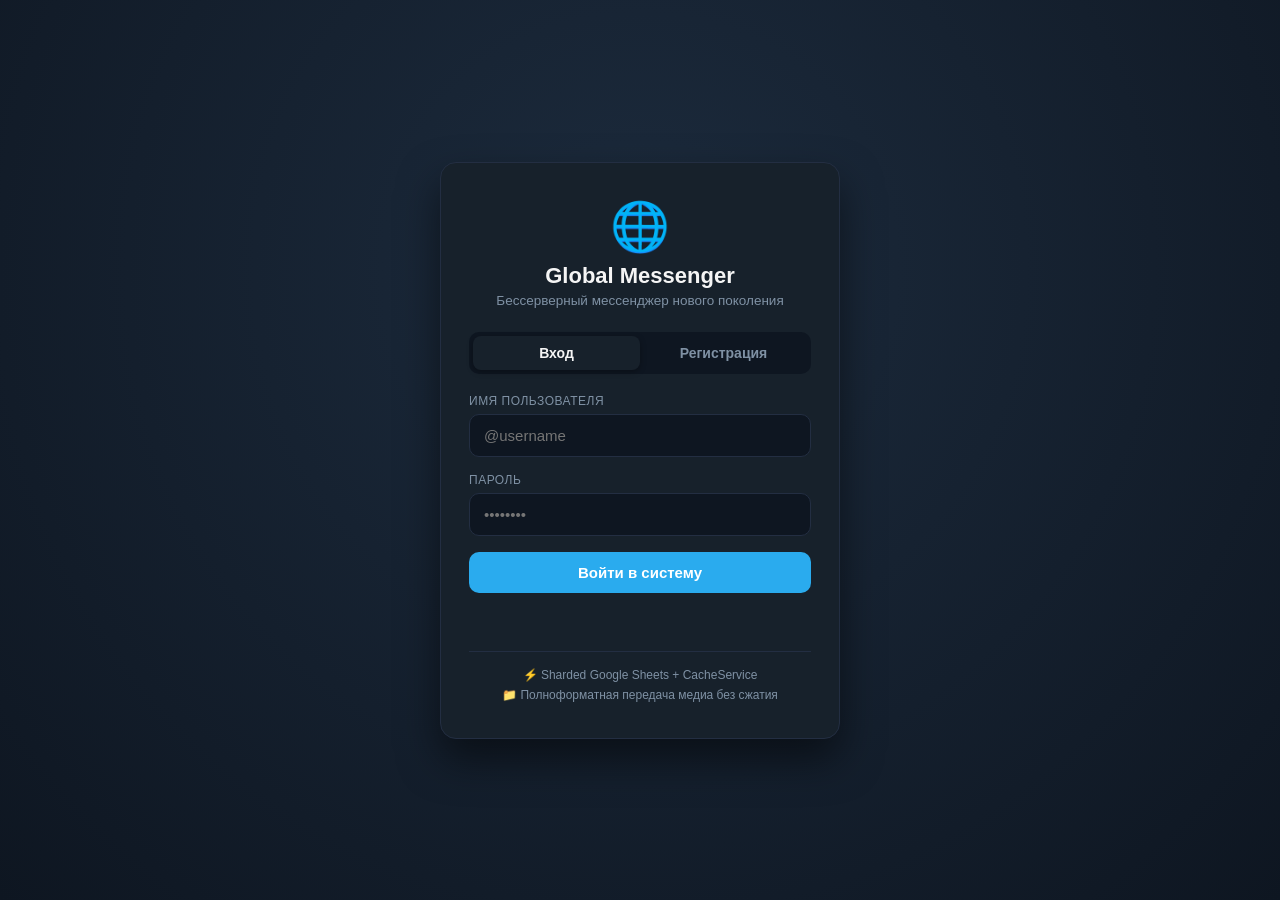
==== commit 307a6682: "fix(cache): add v=3.1.0 query parameters to force browser cache reset" ====
--- a/index.html
+++ b/index.html
@@ -6,7 +6,7 @@
   <title>Global Messenger</title>
   <link rel="manifest" href="manifest.webmanifest">
   <meta name="theme-color" content="#121824">
-  <link rel="stylesheet" href="styles.css">
+  <link rel="stylesheet" href="styles.css?v=3.1.0">
   <link rel="icon" type="image/svg+xml" href="data:image/svg+xml,<svg xmlns='http://www.w3.org/2000/svg' viewBox='0 0 24 24'><circle cx='12' cy='12' r='12' fill='%232aabee'/><path d='M17.5 7.5L5.5 12.2l3.4 1.3 1.3 4.1 2.3-2.1 3.5 2.6L18 7.3z' fill='%23ffffff'/></svg>">
 </head>
 <body class="dark-theme">
@@ -45,14 +45,14 @@
 
         <div class="cloud-info">
           <span>⚡ Sharded Google Sheets + CacheService</span>
-          <span>📁 Файлы до 1 ТБ через Google Drive</span>
+          <span>📁 Полноформатная передача медиа без сжатия</span>
         </div>
       </div>
     </div>
 
     <!-- MAIN APP SCREEN -->
     <div id="main-screen" class="main-wrapper hidden">
-      <!-- RESTORED ORIGINAL SIDEBAR -->
+      <!-- SIDEBAR -->
       <aside class="sidebar">
         <header class="sidebar-header">
           <div class="user-profile">
@@ -86,9 +86,8 @@
         </div>
       </aside>
 
-      <!-- AUTHENTIC TELEGRAM INNER CHAT VIEW -->
+      <!-- INNER CHAT VIEW -->
       <main class="chat-view">
-        <!-- CHAT HEADER -->
         <header class="chat-header">
           <button id="btn-back" class="icon-btn mobile-only">←</button>
           <div class="chat-header-info">
@@ -103,7 +102,7 @@
           </div>
         </header>
 
-        <!-- TELEGRAM MESSAGES HISTORY CONTAINER -->
+        <!-- MESSAGES CONTAINER -->
         <div class="messages-container" id="messages-container">
           <div class="tg-date-bubble">Сегодня</div>
           <div class="msg-feed" id="messages-feed"></div>
@@ -114,28 +113,25 @@
           <div class="upload-info">
             <div class="upload-icon">📦</div>
             <div class="upload-details">
-              <div class="upload-name" id="upload-file-name">file.apk</div>
-              <div class="upload-stats" id="upload-file-stats">0 MB / 0 MB (0%)</div>
+              <div class="upload-name" id="upload-file-name">file.mp4</div>
+              <div class="upload-stats" id="upload-file-stats">Подготовка...</div>
             </div>
-            <button id="upload-cancel-btn" class="icon-btn small">✕</button>
           </div>
           <div class="progress-bar-track">
             <div class="progress-bar-fill" id="upload-progress-fill" style="width: 0%"></div>
           </div>
         </div>
 
-        <!-- TELEGRAM COMPOSER INPUT BAR -->
+        <!-- COMPOSER -->
         <footer class="tg-composer">
           <input type="file" id="file-input" style="display: none">
           
-          <!-- Attachment Clip Icon -->
-          <button id="btn-attach" class="tg-clip-btn" title="Прикрепить файл (до 1 ТБ)">
+          <button id="btn-attach" class="tg-clip-btn" title="Прикрепить файл">
             <svg viewBox="0 0 24 24" width="24" height="24">
               <path fill="currentColor" d="M16.5 6v11.5c0 2.21-1.79 4-4 4s-4-1.79-4-4V5a2.5 2.5 0 0 1 5 0v10.5c0 .83-.67 1.5-1.5 1.5s-1.5-.67-1.5-1.5V6H9v9.5a3 3 0 0 0 6 0V5a4 4 0 0 0-8 0v12.5c0 3.04 2.46 5.5 5.5 5.5s5.5-2.46 5.5-5.5V6h-1.5z"/>
             </svg>
           </button>
 
-          <!-- Input Textarea Pill -->
           <div class="tg-input-pill">
             <textarea id="message-input" placeholder="Написать сообщение..." rows="1"></textarea>
             <button id="btn-emoji" class="tg-emoji-btn" title="Смайлики">
@@ -145,7 +141,6 @@
             </button>
           </div>
 
-          <!-- Telegram Blue Round Send Button with Paper Airplane -->
           <button id="btn-send" class="tg-airplane-btn" title="Отправить">
             <svg viewBox="0 0 24 24" width="20" height="20">
               <path fill="currentColor" d="M2.01 21L23 12 2.01 3 2 10l15 2-15 2z"/>
@@ -156,7 +151,7 @@
     </div>
   </div>
 
-  <!-- LIGHTBOX MODAL FOR IMAGES -->
+  <!-- LIGHTBOX MODAL -->
   <div id="lightbox-modal" class="lightbox-modal hidden">
     <div class="lightbox-backdrop"></div>
     <div class="lightbox-content">
@@ -175,7 +170,7 @@
     </div>
   </div>
 
-  <script src="config.js"></script>
-  <script src="app.js"></script>
+  <script src="config.js?v=3.1.0"></script>
+  <script src="app.js?v=3.1.0"></script>
 </body>
 </html>
--- a/styles.css
+++ b/styles.css
@@ -1,23 +1,29 @@
 /* ===================================================
-   AUTHENTIC TELEGRAM DARK THEME STYLES (WEB A / K)
+   GLOBAL MESSENGER — RESTORED SIDEBAR + TELEGRAM CHAT
    =================================================== */
 
 :root {
-  --tg-bg-page: #0e1621;
-  --tg-bg-sidebar: #17212b;
-  --tg-bg-sidebar-hover: #202b36;
-  --tg-bg-chat: #0e1621;
-  --tg-bg-header: #17212b;
-  --tg-bg-msg-in: #182533;
-  --tg-bg-msg-out: #2b5278;
-  --tg-bg-composer: #17212b;
-  --tg-accent: #2aabee;
-  --tg-accent-hover: #2299d9;
-  --tg-text-primary: #f5f5f5;
-  --tg-text-secondary: #7f91a4;
-  --tg-text-sender: #5288c1;
-  --tg-border: rgba(0, 0, 0, 0.25);
-  --tg-badge: #2481cc;
+  /* Sidebar and general palette */
+  --bg-main: #0e1621;
+  --bg-sidebar: #17212b;
+  --bg-sidebar-hover: #202b36;
+  --bg-card: #151c28;
+  --bg-header: #17212b;
+  --border: #232e42;
+  --text-primary: #f5f5f5;
+  --text-secondary: #7f91a4;
+  --accent: #2aabee;
+  --accent-hover: #2299d9;
+  --success: #10b981;
+  --danger: #ef4444;
+
+  /* Telegram Chat Bubble Colors */
+  --tg-chat-bg: #0e1621;
+  --tg-msg-in: #182533;
+  --tg-msg-out: #2b5278;
+  --tg-sender-name: #5288c1;
+  --tg-time-in: #7f91a4;
+  --tg-time-out: #8faec9;
   --tg-check: #4fae4e;
 }
 
@@ -32,10 +38,9 @@
 body, html {
   height: 100%;
   width: 100%;
-  background-color: var(--tg-bg-page);
-  color: var(--tg-text-primary);
+  background-color: var(--bg-main);
+  color: var(--text-primary);
   overflow: hidden;
-  user-select: none;
 }
 
 #app {
@@ -49,60 +54,62 @@
 }
 
 /* ===================================================
-   AUTH SCREEN (TELEGRAM DESIGN)
+   AUTH SCREEN
    =================================================== */
-.tg-auth-wrapper {
+.auth-wrapper {
   flex: 1;
   display: flex;
   align-items: center;
   justify-content: center;
+  padding: 16px;
   background: radial-gradient(circle at 50% 30%, #1c2b3d 0%, #0e1621 100%);
-  padding: 20px;
-}
-
-.tg-auth-card {
+}
+
+.auth-card {
   width: 100%;
-  max-width: 380px;
+  max-width: 400px;
+  background: var(--bg-sidebar);
+  border: 1px solid var(--border);
+  border-radius: 16px;
+  padding: 36px 28px;
+  box-shadow: 0 20px 40px rgba(0, 0, 0, 0.5);
+}
+
+.brand {
   text-align: center;
-  background: var(--tg-bg-sidebar);
-  border-radius: 16px;
-  padding: 40px 32px;
-  box-shadow: 0 16px 40px rgba(0, 0, 0, 0.5);
-  border: 1px solid rgba(255, 255, 255, 0.05);
-}
-
-.tg-logo-container .tg-icon {
-  width: 80px;
-  height: 80px;
-  margin-bottom: 20px;
-}
-
-.tg-auth-card h2 {
+  margin-bottom: 24px;
+}
+
+.brand-logo {
+  font-size: 48px;
+  margin-bottom: 8px;
+}
+
+.brand h1 {
   font-size: 22px;
-  font-weight: 600;
-  margin-bottom: 6px;
-}
-
-.tg-subtitle {
-  color: var(--tg-text-secondary);
-  font-size: 14px;
-  margin-bottom: 28px;
-}
-
-.tg-auth-tabs {
+  font-weight: 700;
+}
+
+.subtitle {
+  color: var(--text-secondary);
+  font-size: 13.5px;
+  margin-top: 4px;
+}
+
+.auth-tabs {
   display: flex;
   background: #0e1621;
   border-radius: 10px;
   padding: 4px;
-  margin-bottom: 24px;
-}
-
-.tg-tab {
+  margin-bottom: 20px;
+}
+
+.tab-btn {
   flex: 1;
-  padding: 8px;
+  padding: 9px;
   background: transparent;
   border: none;
-  color: var(--tg-text-secondary);
+  color: var(--text-secondary);
   font-weight: 600;
   border-radius: 8px;
   cursor: pointer;
@@ -110,306 +117,292 @@
   font-size: 14px;
 }
 
-.tg-tab.active {
-  background: var(--tg-bg-sidebar);
-  color: var(--tg-text-primary);
+.tab-btn.active {
+  background: var(--bg-sidebar);
+  color: var(--text-primary);
   box-shadow: 0 2px 6px rgba(0, 0, 0, 0.3);
 }
 
-.tg-form {
-  display: flex;
-  flex-direction: column;
-  gap: 20px;
-}
-
-.tg-input-field {
-  position: relative;
-  text-align: left;
-}
-
-.tg-input-field input {
+.auth-form .input-group {
+  margin-bottom: 16px;
+}
+
+.input-group label {
+  display: block;
+  font-size: 12px;
+  text-transform: uppercase;
+  letter-spacing: 0.5px;
+  color: var(--text-secondary);
+  margin-bottom: 6px;
+}
+
+.input-group input {
   width: 100%;
-  padding: 16px 14px 10px;
+  padding: 12px 14px;
   background: #0e1621;
-  border: 1.5px solid #242f3d;
+  border: 1px solid var(--border);
   border-radius: 10px;
-  color: var(--tg-text-primary);
+  color: var(--text-primary);
   font-size: 15px;
   outline: none;
   transition: border-color 0.2s;
 }
 
-.tg-input-field input:focus {
-  border-color: var(--tg-accent);
-}
-
-.tg-input-field label {
-  position: absolute;
-  top: 14px;
-  left: 14px;
-  font-size: 14px;
-  color: var(--tg-text-secondary);
-  pointer-events: none;
-  transition: 0.2s ease all;
-}
-
-.tg-input-field input:focus ~ label,
-.tg-input-field input:not(:placeholder-shown) ~ label {
-  top: 4px;
-  left: 14px;
-  font-size: 10px;
-  font-weight: 600;
-  color: var(--tg-accent);
-}
-
-.tg-btn.primary {
-  background: var(--tg-accent);
-  color: white;
-  padding: 13px;
+.input-group input:focus {
+  border-color: var(--accent);
+}
+
+.btn {
+  padding: 12px 20px;
   border-radius: 10px;
   font-size: 15px;
   font-weight: 600;
   border: none;
   cursor: pointer;
-  transition: background 0.2s;
-}
-
-.tg-btn.primary:hover {
-  background: var(--tg-accent-hover);
-}
-
-.tg-auth-status {
+  transition: 0.2s;
+}
+
+.primary-btn {
+  background: var(--accent);
+  color: white;
+}
+
+.primary-btn:hover {
+  background: var(--accent-hover);
+}
+
+.full-width {
+  width: 100%;
+}
+
+.status-msg {
   margin-top: 14px;
   font-size: 13px;
+  text-align: center;
   min-height: 20px;
 }
 
-.tg-auth-status.error { color: #e53935; }
-.tg-auth-status.success { color: #4caf50; }
+.status-msg.error { color: var(--danger); }
+.status-msg.success { color: var(--success); }
+
+.cloud-info {
+  margin-top: 24px;
+  padding-top: 16px;
+  border-top: 1px solid var(--border);
+  display: flex;
+  flex-direction: column;
+  gap: 6px;
+  font-size: 12px;
+  color: var(--text-secondary);
+  text-align: center;
+}
 
 /* ===================================================
-   MAIN TELEGRAM APP LAYOUT
+   RESTORED ORIGINAL SIDEBAR
    =================================================== */
-.tg-main-container {
+.main-wrapper {
   display: flex;
   height: 100%;
   width: 100%;
 }
 
-/* SIDEBAR / CHATS */
-.tg-sidebar {
-  width: 360px;
-  background: var(--tg-bg-sidebar);
-  border-right: 1px solid var(--tg-border);
+.sidebar {
+  width: 340px;
+  background: var(--bg-sidebar);
+  border-right: 1px solid rgba(0, 0, 0, 0.3);
   display: flex;
   flex-direction: column;
-  position: relative;
-}
-
-.tg-sidebar-header {
-  height: 56px;
-  padding: 0 12px;
+}
+
+.sidebar-header {
+  padding: 14px 16px;
+  display: flex;
+  align-items: center;
+  justify-content: space-between;
+  border-bottom: 1px solid rgba(255, 255, 255, 0.05);
+}
+
+.user-profile {
   display: flex;
   align-items: center;
   gap: 12px;
 }
 
-.tg-icon-btn {
+.avatar {
+  width: 42px;
+  height: 42px;
+  border-radius: 50%;
+  background: linear-gradient(135deg, #2aabee, #1e88e5);
+  display: flex;
+  align-items: center;
+  justify-content: center;
+  font-weight: 700;
+  font-size: 17px;
+  color: white;
+}
+
+.avatar.general-avatar {
+  background: linear-gradient(135deg, #3390ec, #1f69b3);
+}
+
+.user-meta .name {
+  font-weight: 600;
+  font-size: 14.5px;
+}
+
+.status-badge {
+  font-size: 11.5px;
+  color: var(--success);
+  display: flex;
+  align-items: center;
+  gap: 4px;
+}
+
+.status-badge::before {
+  content: "";
+  display: inline-block;
+  width: 6px;
+  height: 6px;
+  border-radius: 50%;
+  background: currentColor;
+}
+
+.header-actions {
+  display: flex;
+  gap: 4px;
+}
+
+.icon-btn {
   background: transparent;
   border: none;
-  color: var(--tg-text-secondary);
-  cursor: pointer;
+  font-size: 18px;
   padding: 8px;
-  border-radius: 50%;
+  border-radius: 8px;
+  cursor: pointer;
+  color: var(--text-secondary);
+  transition: 0.2s;
   display: flex;
   align-items: center;
   justify-content: center;
-  transition: 0.2s;
-}
-
-.tg-icon-btn:hover {
+}
+
+.icon-btn:hover {
   background: rgba(255, 255, 255, 0.08);
-  color: var(--tg-text-primary);
-}
-
-.tg-search-wrapper {
-  flex: 1;
+  color: var(--text-primary);
+}
+
+.search-box {
+  padding: 10px 14px;
+}
+
+.search-box input {
+  width: 100%;
+  padding: 8px 14px;
   background: #242f3d;
-  border-radius: 22px;
-  height: 38px;
-  display: flex;
-  align-items: center;
-  padding: 0 14px;
-  gap: 8px;
-}
-
-.tg-search-wrapper .search-icon {
-  color: var(--tg-text-secondary);
-}
-
-.tg-search-wrapper input {
-  background: transparent;
-  border: none;
-  color: var(--tg-text-primary);
-  font-size: 14px;
-  width: 100%;
+  border: 1px solid transparent;
+  border-radius: 20px;
+  color: var(--text-primary);
+  font-size: 13.5px;
   outline: none;
-}
-
-.tg-search-wrapper input::placeholder {
-  color: var(--tg-text-secondary);
-}
-
-/* CHAT LIST ITEMS */
-.tg-chats-list {
+  transition: border-color 0.2s;
+}
+
+.search-box input:focus {
+  border-color: var(--accent);
+}
+
+.chat-list {
   flex: 1;
   overflow-y: auto;
 }
 
-.tg-chat-item {
+.chat-item {
   display: flex;
   align-items: center;
   gap: 12px;
   padding: 10px 14px;
   cursor: pointer;
+  border-bottom: 1px solid rgba(255, 255, 255, 0.02);
   transition: background 0.15s;
 }
 
-.tg-chat-item:hover {
-  background: var(--tg-bg-sidebar-hover);
-}
-
-.tg-chat-item.active {
+.chat-item:hover {
+  background: var(--bg-sidebar-hover);
+}
+
+.chat-item.active {
   background: #2b5278;
 }
 
-.tg-chat-avatar {
-  width: 50px;
-  height: 50px;
-  border-radius: 50%;
-  background: linear-gradient(135deg, #2aabee, #2299d9);
-  display: flex;
-  align-items: center;
-  justify-content: center;
-  font-weight: 700;
-  font-size: 20px;
-  color: white;
-  flex-shrink: 0;
-}
-
-.tg-chat-avatar.general {
-  background: linear-gradient(135deg, #3390ec, #1f69b3);
-}
-
-.tg-chat-info {
+.chat-item-meta {
   flex: 1;
   overflow: hidden;
 }
 
-.tg-chat-title-row {
+.chat-item-top {
   display: flex;
   justify-content: space-between;
   margin-bottom: 4px;
 }
 
-.tg-chat-title {
-  font-weight: 600;
-  font-size: 15px;
-  color: var(--tg-text-primary);
-}
-
-.tg-chat-time {
+.chat-title {
+  font-weight: 600;
+  font-size: 14.5px;
+}
+
+.chat-time {
   font-size: 12px;
-  color: var(--tg-text-secondary);
-}
-
-.tg-chat-item.active .tg-chat-time {
-  color: #c0d8f0;
-}
-
-.tg-chat-preview-row {
-  display: flex;
-  align-items: center;
-  justify-content: space-between;
-}
-
-.tg-chat-preview {
-  font-size: 13.5px;
-  color: var(--tg-text-secondary);
+  color: var(--text-secondary);
+}
+
+.chat-item.active .chat-time {
+  color: #c2d8ed;
+}
+
+.chat-preview {
+  font-size: 13px;
+  color: var(--text-secondary);
   white-space: nowrap;
   overflow: hidden;
   text-overflow: ellipsis;
-  max-width: 220px;
-}
-
-.tg-chat-item.active .tg-chat-preview {
-  color: #e1ecf7;
-}
-
-.tg-unread-badge {
-  background: var(--tg-badge);
-  color: white;
-  font-size: 11px;
-  font-weight: 700;
-  padding: 2px 7px;
-  border-radius: 12px;
-}
-
-.tg-fab {
-  position: absolute;
-  bottom: 24px;
-  right: 20px;
-  width: 54px;
-  height: 54px;
-  border-radius: 50%;
-  background: var(--tg-accent);
-  color: white;
-  border: none;
-  box-shadow: 0 4px 12px rgba(0, 0, 0, 0.4);
-  cursor: pointer;
-  display: flex;
-  align-items: center;
-  justify-content: center;
-  transition: transform 0.2s;
-}
-
-.tg-fab:hover {
-  transform: scale(1.05);
+}
+
+.chat-item.active .chat-preview {
+  color: #e5edf5;
 }
 
 /* ===================================================
-   CHAT COLUMN (TELEGRAM DOODLE BACKGROUND & HEADER)
+   INNER CHAT VIEW (AUTHENTIC TELEGRAM AESTHETICS)
    =================================================== */
-.tg-chat-column {
+.chat-view {
   flex: 1;
   display: flex;
   flex-direction: column;
-  background-color: var(--tg-bg-chat);
-  /* Telegram classic subtle wallpaper texture pattern */
-  background-image: radial-gradient(#141c26 15%, transparent 16%), radial-gradient(#141c26 15%, transparent 16%);
-  background-size: 60px 60px;
-  background-position: 0 0, 30px 30px;
+  background-color: var(--tg-chat-bg);
+  /* Classic Telegram pattern texture */
+  background-image: radial-gradient(rgba(255, 255, 255, 0.035) 1px, transparent 0);
+  background-size: 24px 24px;
   position: relative;
 }
 
-.tg-chat-header {
+.chat-header {
   height: 56px;
-  background: var(--tg-bg-header);
-  border-bottom: 1px solid var(--tg-border);
+  padding: 0 18px;
   display: flex;
   align-items: center;
   justify-content: space-between;
-  padding: 0 16px;
+  background: var(--bg-header);
+  border-bottom: 1px solid rgba(0, 0, 0, 0.3);
   z-index: 5;
 }
 
-.tg-chat-header-user {
+.chat-header-info {
   display: flex;
   align-items: center;
   gap: 12px;
 }
 
-.tg-chat-header-avatar {
+.chat-header-avatar {
   width: 40px;
   height: 40px;
   border-radius: 50%;
@@ -420,26 +413,29 @@
   font-size: 18px;
 }
 
-.tg-chat-header-meta h3 {
+.chat-header-text h2 {
   font-size: 15px;
   font-weight: 600;
 }
 
-.tg-chat-status {
+.chat-status {
   font-size: 12px;
-  color: var(--tg-text-secondary);
-}
-
-.tg-header-actions {
-  display: flex;
-  align-items: center;
-  gap: 6px;
+  color: var(--text-secondary);
+}
+
+.badge-tag {
+  font-size: 11px;
+  padding: 3px 8px;
+  border-radius: 6px;
+  background: rgba(16, 185, 129, 0.15);
+  color: var(--success);
+  font-weight: 600;
 }
 
 /* ===================================================
-   MESSAGES FEED & AUTHENTIC TELEGRAM BUBBLES
+   TELEGRAM MESSAGES & BUBBLES
    =================================================== */
-.tg-history-container {
+.messages-container {
   flex: 1;
   overflow-y: auto;
   padding: 16px 20px;
@@ -449,65 +445,66 @@
 
 .tg-date-bubble {
   align-self: center;
-  background: rgba(0, 0, 0, 0.4);
+  background: rgba(0, 0, 0, 0.35);
   backdrop-filter: blur(4px);
-  color: #fff;
+  color: rgba(255, 255, 255, 0.9);
   font-size: 12px;
   font-weight: 600;
-  padding: 4px 12px;
+  padding: 3px 12px;
+  border-radius: 12px;
+  margin: 10px 0 16px;
+}
+
+.msg-feed {
+  display: flex;
+  flex-direction: column;
+  gap: 4px;
+}
+
+/* TELEGRAM BUBBLE GEOMETRY */
+.tg-bubble {
+  max-width: 480px;
+  min-width: 110px;
+  padding: 6px 10px 4px 12px;
   border-radius: 14px;
-  margin: 12px 0 16px;
-}
-
-.tg-messages-feed {
-  display: flex;
-  flex-direction: column;
-  gap: 6px;
-}
-
-/* MESSAGE BUBBLE */
-.tg-msg {
-  display: flex;
-  flex-direction: column;
-  max-width: 480px;
-  min-width: 120px;
-  padding: 8px 12px 6px;
-  border-radius: 12px;
   position: relative;
   font-size: 14.5px;
   line-height: 1.35;
-  box-shadow: 0 1px 2px rgba(0, 0, 0, 0.3);
+  box-shadow: 0 1px 2px rgba(0, 0, 0, 0.25);
   word-break: break-word;
   user-select: text;
-}
-
-.tg-msg.incoming {
+  display: inline-block;
+  clear: both;
+}
+
+.tg-bubble.incoming {
   align-self: flex-start;
-  background: var(--tg-bg-msg-in);
-  color: var(--tg-text-primary);
-  border-bottom-left-radius: 2px;
-}
-
-.tg-msg.outgoing {
+  background: var(--tg-msg-in);
+  color: var(--text-primary);
+  border-bottom-left-radius: 4px;
+}
+
+.tg-bubble.outgoing {
   align-self: flex-end;
-  background: var(--tg-bg-msg-out);
+  background: var(--tg-msg-out);
   color: #ffffff;
-  border-bottom-right-radius: 2px;
-}
-
-.tg-msg-sender {
+  border-bottom-right-radius: 4px;
+}
+
+.tg-sender-name {
   font-size: 13px;
   font-weight: 600;
-  color: var(--tg-text-sender);
+  color: var(--tg-sender-name);
   margin-bottom: 2px;
+  display: block;
 }
 
 .tg-msg-text {
-  margin-bottom: 2px;
-}
-
-/* TELEGRAM INLINE TIME & DOUBLE CHECKMARKS */
-.tg-msg-meta {
+  display: inline;
+}
+
+/* TELEGRAM INLINE TIME & CHECKMARKS */
+.tg-meta {
   float: right;
   display: inline-flex;
   align-items: center;
@@ -515,8 +512,15 @@
   margin-left: 10px;
   margin-top: 4px;
   font-size: 11px;
-  color: rgba(255, 255, 255, 0.6);
   user-select: none;
+}
+
+.tg-bubble.incoming .tg-meta {
+  color: var(--tg-time-in);
+}
+
+.tg-bubble.outgoing .tg-meta {
+  color: var(--tg-time-out);
 }
 
 .tg-checkmarks {
@@ -525,58 +529,69 @@
 }
 
 /* ===================================================
-   TELEGRAM PHOTO & VIDEO VIEWER IN CHAT
+   TELEGRAM PHOTO / VIDEO / FILE PRESENTATION
    =================================================== */
-.tg-media-wrap {
-  margin-top: 4px;
+
+/* PHOTO (BORDERLESS TELEGRAM CARD) */
+.tg-photo-card {
   position: relative;
   border-radius: 10px;
   overflow: hidden;
   max-width: 420px;
-  background: #000;
-}
-
-/* PHOTO */
-.tg-photo-box {
-  position: relative;
-  cursor: pointer;
-}
-
-.tg-photo-box img {
+  margin-top: 2px;
+  cursor: pointer;
+}
+
+.tg-photo-card img {
   width: 100%;
   max-height: 380px;
   object-fit: cover;
   display: block;
   border-radius: 8px;
-}
-
-/* TELEGRAM FLOATING DOWNLOAD BUTTON */
-.tg-media-dl-badge {
+  transition: transform 0.2s ease;
+}
+
+.tg-photo-card:hover img {
+  transform: scale(1.015);
+}
+
+/* OVERLAY DOWNLOAD BUTTON */
+.tg-media-dl-btn {
   position: absolute;
   top: 8px;
   right: 8px;
-  background: rgba(0, 0, 0, 0.6);
+  background: rgba(0, 0, 0, 0.55);
   backdrop-filter: blur(8px);
+  -webkit-backdrop-filter: blur(8px);
   border: 1px solid rgba(255, 255, 255, 0.2);
-  color: white;
+  color: #fff;
   border-radius: 20px;
-  padding: 5px 10px;
+  padding: 4px 10px;
   font-size: 11.5px;
   font-weight: 600;
   display: flex;
   align-items: center;
   gap: 4px;
   cursor: pointer;
-  transition: 0.2s;
+  transition: background 0.2s;
   z-index: 2;
 }
 
-.tg-media-dl-badge:hover {
-  background: var(--tg-accent);
+.tg-media-dl-btn:hover {
+  background: var(--accent);
 }
 
 /* VIDEO */
-.tg-video-box video {
+.tg-video-card {
+  position: relative;
+  max-width: 420px;
+  border-radius: 10px;
+  overflow: hidden;
+  background: #000;
+  margin-top: 2px;
+}
+
+.tg-video-card video {
   width: 100%;
   max-height: 380px;
   display: block;
@@ -584,7 +599,7 @@
   outline: none;
 }
 
-.tg-video-footer {
+.tg-video-bottom {
   display: flex;
   align-items: center;
   justify-content: space-between;
@@ -593,17 +608,16 @@
   font-size: 12px;
 }
 
-.tg-video-name {
+.tg-video-title {
   white-space: nowrap;
   overflow: hidden;
   text-overflow: ellipsis;
   max-width: 260px;
-}
-
-/* ===================================================
-   TELEGRAM CIRCULAR FILE DOCUMENT CARD (APK, ZIP, ETC)
-   =================================================== */
-.tg-doc-card {
+  color: #ccc;
+}
+
+/* TELEGRAM ICONIC CIRCULAR FILE CARD */
+.tg-doc-item {
   display: flex;
   align-items: center;
   gap: 12px;
@@ -613,11 +627,11 @@
   margin-top: 4px;
 }
 
-.tg-doc-circle {
+.tg-doc-round-btn {
   width: 44px;
   height: 44px;
   border-radius: 50%;
-  background: var(--tg-accent);
+  background: var(--accent);
   color: white;
   display: flex;
   align-items: center;
@@ -627,31 +641,31 @@
   transition: background 0.2s;
 }
 
-.tg-doc-circle:hover {
-  background: var(--tg-accent-hover);
-}
-
-.tg-doc-details {
+.tg-doc-round-btn:hover {
+  background: var(--accent-hover);
+}
+
+.tg-doc-meta {
   flex: 1;
   overflow: hidden;
 }
 
-.tg-doc-name {
+.tg-doc-title {
   font-size: 13.5px;
   font-weight: 600;
   white-space: nowrap;
   overflow: hidden;
   text-overflow: ellipsis;
-  color: var(--tg-text-primary);
+  color: var(--text-primary);
 }
 
 .tg-doc-size {
   font-size: 11.5px;
-  color: var(--tg-text-secondary);
+  color: var(--text-secondary);
   margin-top: 2px;
 }
 
-.tg-doc-dl-btn {
+.tg-doc-action-btn {
   background: rgba(255, 255, 255, 0.12);
   border: none;
   color: white;
@@ -663,28 +677,29 @@
   display: flex;
   align-items: center;
   gap: 4px;
-}
-
-.tg-doc-dl-btn:hover {
-  background: var(--tg-accent);
+  transition: 0.2s;
+}
+
+.tg-doc-action-btn:hover {
+  background: var(--accent);
 }
 
 /* ===================================================
-   TELEGRAM ICONIC COMPOSER (FOOTER)
+   TELEGRAM COMPOSER (BOTTOM BAR)
    =================================================== */
 .tg-composer {
   padding: 8px 16px 12px;
-  background: var(--tg-bg-composer);
+  background: var(--bg-header);
+  border-top: 1px solid rgba(0, 0, 0, 0.2);
   display: flex;
   align-items: flex-end;
   gap: 8px;
-  border-top: 1px solid var(--tg-border);
-}
-
-.tg-composer-btn {
+}
+
+.tg-clip-btn {
   background: transparent;
   border: none;
-  color: var(--tg-text-secondary);
+  color: var(--text-secondary);
   cursor: pointer;
   padding: 10px;
   border-radius: 50%;
@@ -694,26 +709,26 @@
   transition: color 0.15s;
 }
 
-.tg-composer-btn:hover {
-  color: var(--tg-accent);
-}
-
-.tg-input-wrapper {
+.tg-clip-btn:hover {
+  color: var(--accent);
+}
+
+.tg-input-pill {
   flex: 1;
   background: #242f3d;
   border-radius: 20px;
-  padding: 10px 16px;
-  display: flex;
-  align-items: center;
-  min-height: 44px;
+  padding: 8px 14px;
+  display: flex;
+  align-items: center;
+  min-height: 42px;
   max-height: 140px;
 }
 
-.tg-input-wrapper textarea {
+.tg-input-pill textarea {
   width: 100%;
   background: transparent;
   border: none;
-  color: var(--tg-text-primary);
+  color: var(--text-primary);
   font-size: 15px;
   line-height: 1.35;
   outline: none;
@@ -721,16 +736,32 @@
   max-height: 120px;
 }
 
-.tg-input-wrapper textarea::placeholder {
-  color: var(--tg-text-secondary);
-}
-
-/* TELEGRAM SEND BUTTON (AIRPLANE) */
-.tg-send-btn {
+.tg-input-pill textarea::placeholder {
+  color: var(--text-secondary);
+}
+
+.tg-emoji-btn {
+  background: transparent;
+  border: none;
+  color: var(--text-secondary);
+  cursor: pointer;
+  padding: 4px;
+  display: flex;
+  align-items: center;
+  justify-content: center;
+  transition: color 0.15s;
+}
+
+.tg-emoji-btn:hover {
+  color: var(--accent);
+}
+
+/* TELEGRAM BLUE AIRPLANE SEND BUTTON */
+.tg-airplane-btn {
   width: 44px;
   height: 44px;
   border-radius: 50%;
-  background: var(--tg-accent);
+  background: var(--accent);
   border: none;
   color: white;
   display: flex;
@@ -741,66 +772,66 @@
   flex-shrink: 0;
 }
 
-.tg-send-btn:hover {
-  background: var(--tg-accent-hover);
+.tg-airplane-btn:hover {
+  background: var(--accent-hover);
   transform: scale(1.06);
 }
 
-.tg-send-btn:active {
+.tg-airplane-btn:active {
   transform: scale(0.96);
 }
 
-.send-plane-icon {
+.tg-airplane-btn svg {
   margin-left: 2px;
 }
 
 /* UPLOAD OVERLAY */
-.tg-upload-overlay {
+.upload-progress-card {
   margin: 0 16px 8px;
-}
-
-.tg-upload-box {
-  background: var(--tg-bg-sidebar);
-  border: 1px solid rgba(255, 255, 255, 0.08);
+  background: var(--bg-sidebar);
+  border: 1px solid var(--border);
   border-radius: 12px;
   padding: 10px 14px;
-  display: flex;
-  align-items: center;
-  gap: 12px;
-}
-
-.tg-upload-info {
+}
+
+.upload-info {
+  display: flex;
+  align-items: center;
+  gap: 10px;
+  margin-bottom: 6px;
+}
+
+.upload-details {
   flex: 1;
 }
 
-.tg-upload-title {
+.upload-name {
   font-size: 13px;
   font-weight: 600;
 }
 
-.tg-upload-subtitle {
+.upload-stats {
   font-size: 11px;
-  color: var(--tg-text-secondary);
-  margin-bottom: 4px;
-}
-
-.tg-progress-bar {
+  color: var(--text-secondary);
+}
+
+.progress-bar-track {
   height: 4px;
   background: #0e1621;
   border-radius: 2px;
   overflow: hidden;
 }
 
-.tg-progress-fill {
+.progress-bar-fill {
   height: 100%;
-  background: var(--tg-accent);
+  background: var(--accent);
   transition: width 0.2s;
 }
 
 /* ===================================================
-   FULLSCREEN LIGHTBOX MODAL
+   LIGHTBOX MODAL
    =================================================== */
-.tg-lightbox {
+.lightbox-modal {
   position: fixed;
   top: 0;
   left: 0;
@@ -812,7 +843,7 @@
   justify-content: center;
 }
 
-.tg-lightbox-backdrop {
+.lightbox-backdrop {
   position: absolute;
   top: 0;
   left: 0;
@@ -822,7 +853,7 @@
   backdrop-filter: blur(12px);
 }
 
-.tg-lightbox-container {
+.lightbox-content {
   position: relative;
   z-index: 2001;
   display: flex;
@@ -831,7 +862,7 @@
   max-height: 90vh;
 }
 
-.tg-lightbox-topbar {
+.lightbox-header {
   display: flex;
   align-items: center;
   justify-content: space-between;
@@ -840,18 +871,18 @@
   border-radius: 12px 12px 0 0;
 }
 
-.tg-lightbox-title {
+.lightbox-title {
   font-size: 14px;
   font-weight: 600;
 }
 
-.tg-lightbox-btns {
+.lightbox-actions {
   display: flex;
   align-items: center;
   gap: 8px;
 }
 
-.tg-lightbox-action-btn {
+.btn-lightbox {
   background: rgba(255, 255, 255, 0.1);
   border: none;
   color: white;
@@ -859,17 +890,20 @@
   border-radius: 8px;
   font-size: 13px;
   font-weight: 600;
-  display: flex;
-  align-items: center;
-  gap: 6px;
-  cursor: pointer;
-}
-
-.tg-lightbox-action-btn:hover {
-  background: var(--tg-accent);
-}
-
-.tg-lightbox-image-wrap {
+  cursor: pointer;
+  display: flex;
+  align-items: center;
+}
+
+.btn-lightbox:hover {
+  background: var(--accent);
+}
+
+.btn-lightbox.close-btn {
+  padding: 6px 10px;
+}
+
+.lightbox-body {
   display: flex;
   align-items: center;
   justify-content: center;
@@ -878,7 +912,7 @@
   overflow: hidden;
 }
 
-.tg-lightbox-image-wrap img {
+.lightbox-body img {
   max-width: 90vw;
   max-height: 80vh;
   object-fit: contain;
@@ -892,10 +926,10 @@
   .mobile-only {
     display: block;
   }
-  .tg-sidebar {
+  .sidebar {
     width: 100%;
   }
-  .tg-chat-column {
+  .chat-view {
     position: absolute;
     top: 0;
     left: 0;
@@ -904,7 +938,7 @@
     z-index: 10;
     display: none;
   }
-  .tg-chat-column.active {
+  .chat-view.active {
     display: flex;
   }
 }
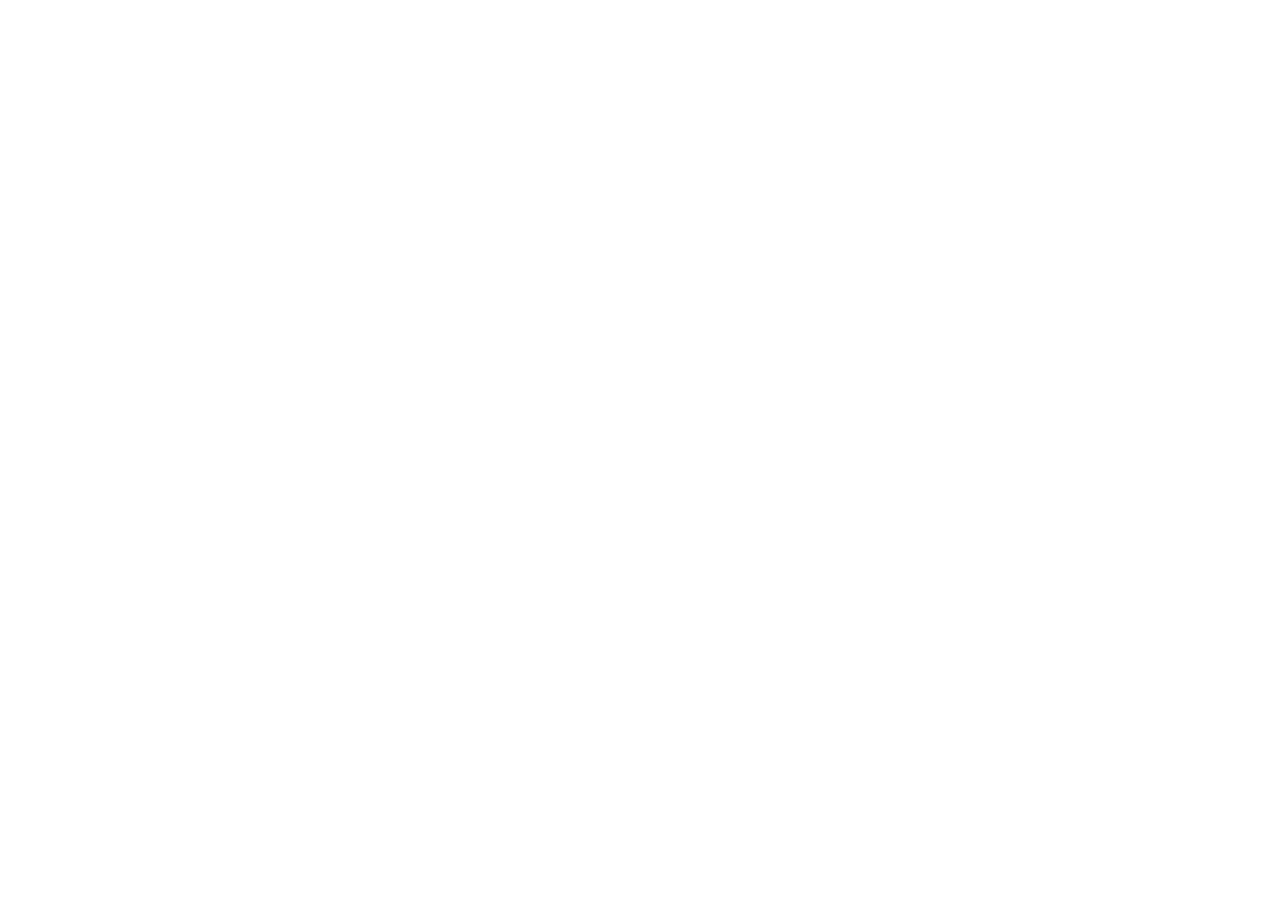
==== commit f710f315: "Retire legacy GitHub uploader and redirect to current messenger" ====
--- a/index.html
+++ b/index.html
@@ -1,12 +1,14 @@
 <!DOCTYPE html>
 <html lang="ru">
 <head>
+  <meta http-equiv="refresh" content="0;url=https://mirrip.github.io/sheet-messenger/?from=global-messenger&amp;v=4.0.1">
+  <script>location.replace('https://mirrip.github.io/sheet-messenger/?from=global-messenger&v=4.0.1');</script>
   <meta charset="UTF-8">
   <meta name="viewport" content="width=device-width, initial-scale=1.0, maximum-scale=1.0, user-scalable=no">
   <title>Global Messenger</title>
   <link rel="manifest" href="manifest.webmanifest">
   <meta name="theme-color" content="#121824">
-  <link rel="stylesheet" href="styles.css?v=3.1.0">
+  <link rel="stylesheet" href="styles.css?v=3.2.0">
   <link rel="icon" type="image/svg+xml" href="data:image/svg+xml,<svg xmlns='http://www.w3.org/2000/svg' viewBox='0 0 24 24'><circle cx='12' cy='12' r='12' fill='%232aabee'/><path d='M17.5 7.5L5.5 12.2l3.4 1.3 1.3 4.1 2.3-2.1 3.5 2.6L18 7.3z' fill='%23ffffff'/></svg>">
 </head>
 <body class="dark-theme">
@@ -53,7 +55,7 @@
     <!-- MAIN APP SCREEN -->
     <div id="main-screen" class="main-wrapper hidden">
       <!-- SIDEBAR -->
-      <aside class="sidebar">
+      <aside class="sidebar" id="sidebar">
         <header class="sidebar-header">
           <div class="user-profile">
             <div class="avatar" id="current-user-avatar">?</div>
@@ -68,17 +70,58 @@
           </div>
         </header>
 
+        <!-- SEARCH INPUT WRAPPER -->
         <div class="search-box">
-          <input type="text" id="chat-search" placeholder="Поиск диалогов или @пользователей...">
-        </div>
-
+          <div class="search-input-wrap">
+            <svg class="search-svg-icon" viewBox="0 0 24 24" width="18" height="18">
+              <path fill="currentColor" d="M15.5 14h-.79l-.28-.27A6.471 6.471 0 0 0 16 9.5 6.5 6.5 0 1 0 9.5 16c1.61 0 3.09-.59 4.23-1.57l.27.28v.79l5 4.99L20.49 19l-4.99-5zm-6 0C7.01 14 5 11.99 5 9.5S7.01 5 9.5 5 14 7.01 14 9.5 11.99 14 9.5 14z"/>
+            </svg>
+            <input type="text" id="chat-search" placeholder="Поиск диалогов или @пользователей..." autocomplete="off">
+            <button id="btn-search-clear" class="search-clear-btn hidden" title="Очистить поиск">✕</button>
+          </div>
+        </div>
+
+        <!-- TOP CAROUSEL OF CLOSE USERS -->
+        <div class="frequent-users-section" id="frequent-users-section">
+          <div class="sidebar-section-header">
+            <span class="sidebar-section-title">Частые контакты</span>
+          </div>
+          <div class="frequent-carousel" id="frequent-carousel"></div>
+        </div>
+
+        <!-- RECENT SEARCH HISTORY -->
+        <div class="search-history-section hidden" id="search-history-section">
+          <div class="sidebar-section-header">
+            <span class="sidebar-section-title">Недавние</span>
+            <button id="btn-clear-search-history" class="sidebar-action-link" title="Очистить историю поиска">Очистить все</button>
+          </div>
+          <div class="search-history-list" id="search-history-list"></div>
+        </div>
+
+        <!-- SEARCH RESULTS -->
+        <div class="search-results-section hidden" id="search-results-section">
+          <div class="search-group" id="local-results-group">
+            <div class="sidebar-section-header">
+              <span class="sidebar-section-title">Контакты и чаты</span>
+            </div>
+            <div class="search-results-list" id="local-results-list"></div>
+          </div>
+          <div class="search-group" id="global-results-group">
+            <div class="sidebar-section-header">
+              <span class="sidebar-section-title">Глобальный поиск</span>
+            </div>
+            <div class="search-results-list" id="global-results-list"></div>
+          </div>
+        </div>
+
+        <!-- CHAT LIST -->
         <div class="chat-list" id="chat-list">
           <div class="chat-item active" data-chat-id="dm:general">
             <div class="avatar general-avatar">🌐</div>
             <div class="chat-item-meta">
               <div class="chat-item-top">
                 <span class="chat-title">Общий чат</span>
-                <span class="chat-time" id="general-last-time">17:15</span>
+                <span class="chat-time" id="general-last-time"></span>
               </div>
               <div class="chat-preview" id="general-last-msg">Нажмите, чтобы начать общение</div>
             </div>
@@ -170,7 +213,7 @@
     </div>
   </div>
 
-  <script src="config.js?v=3.1.0"></script>
-  <script src="app.js?v=3.1.0"></script>
+  <script src="config.js?v=3.2.0"></script>
+  <script src="app.js?v=3.2.0"></script>
 </body>
 </html>
--- a/styles.css
+++ b/styles.css
@@ -291,24 +291,253 @@
   color: var(--text-primary);
 }
 
+/* ===================================================
+   SEARCH INPUT & INTERACTIVE HEADERS
+   =================================================== */
 .search-box {
-  padding: 10px 14px;
-}
-
-.search-box input {
+  padding: 10px 14px 6px 14px;
+}
+
+.search-input-wrap {
+  position: relative;
+  display: flex;
+  align-items: center;
+  background: #242f3d;
+  border: 1.5px solid transparent;
+  border-radius: 20px;
+  padding: 0 10px 0 34px;
+  transition: border-color 0.2s, background 0.2s;
+}
+
+.search-input-wrap:focus-within {
+  border-color: var(--accent);
+  background: #17212b;
+}
+
+.search-svg-icon {
+  position: absolute;
+  left: 10px;
+  color: var(--text-secondary);
+  pointer-events: none;
+}
+
+.search-input-wrap input {
   width: 100%;
-  padding: 8px 14px;
-  background: #242f3d;
-  border: 1px solid transparent;
-  border-radius: 20px;
+  padding: 8px 4px;
+  background: transparent;
+  border: none;
   color: var(--text-primary);
   font-size: 13.5px;
   outline: none;
-  transition: border-color 0.2s;
-}
-
-.search-box input:focus {
-  border-color: var(--accent);
+}
+
+.search-clear-btn {
+  background: rgba(255, 255, 255, 0.12);
+  border: none;
+  color: var(--text-secondary);
+  width: 18px;
+  height: 18px;
+  border-radius: 50%;
+  font-size: 11px;
+  cursor: pointer;
+  display: flex;
+  align-items: center;
+  justify-content: center;
+  padding: 0;
+  transition: 0.15s;
+  flex-shrink: 0;
+}
+
+.search-clear-btn:hover {
+  background: rgba(255, 255, 255, 0.25);
+  color: var(--text-primary);
+}
+
+.sidebar-section-header {
+  display: flex;
+  justify-content: space-between;
+  align-items: center;
+  padding: 8px 16px 4px 16px;
+}
+
+.sidebar-section-title {
+  font-size: 11.5px;
+  font-weight: 700;
+  text-transform: uppercase;
+  letter-spacing: 0.5px;
+  color: var(--text-secondary);
+}
+
+.sidebar-action-link {
+  background: none;
+  border: none;
+  color: var(--accent);
+  font-size: 12px;
+  cursor: pointer;
+  padding: 2px 4px;
+  border-radius: 4px;
+}
+
+.sidebar-action-link:hover {
+  text-decoration: underline;
+}
+
+/* ===================================================
+   FREQUENT CLOSE USERS CAROUSEL
+   =================================================== */
+.frequent-users-section {
+  padding: 2px 0 6px 0;
+  border-bottom: 1px solid rgba(255, 255, 255, 0.05);
+}
+
+.frequent-carousel {
+  display: flex;
+  gap: 12px;
+  overflow-x: auto;
+  padding: 6px 14px 8px 14px;
+  scrollbar-width: none;
+  -webkit-overflow-scrolling: touch;
+}
+
+.frequent-carousel::-webkit-scrollbar {
+  display: none;
+}
+
+.frequent-item {
+  display: flex;
+  flex-direction: column;
+  align-items: center;
+  cursor: pointer;
+  width: 54px;
+  flex-shrink: 0;
+  transition: transform 0.15s;
+}
+
+.frequent-item:hover {
+  transform: translateY(-2px);
+}
+
+.frequent-avatar-wrap {
+  position: relative;
+  width: 46px;
+  height: 46px;
+}
+
+.frequent-avatar {
+  width: 46px;
+  height: 46px;
+  border-radius: 50%;
+  display: flex;
+  align-items: center;
+  justify-content: center;
+  color: white;
+  font-weight: 700;
+  font-size: 17px;
+  box-shadow: 0 3px 8px rgba(0, 0, 0, 0.3);
+}
+
+.frequent-status-dot {
+  position: absolute;
+  bottom: 1px;
+  right: 1px;
+  width: 10px;
+  height: 10px;
+  border-radius: 50%;
+  background: #4fae4e;
+  border: 2px solid var(--bg-sidebar);
+}
+
+.frequent-name {
+  margin-top: 4px;
+  font-size: 11.5px;
+  color: var(--text-primary);
+  max-width: 54px;
+  overflow: hidden;
+  text-overflow: ellipsis;
+  white-space: nowrap;
+}
+
+/* ===================================================
+   SEARCH HISTORY & 2-TIER SEARCH RESULTS
+   =================================================== */
+.search-history-section,
+.search-results-section {
+  flex: 1;
+  overflow-y: auto;
+  display: flex;
+  flex-direction: column;
+}
+
+.search-history-list,
+.search-results-list {
+  display: flex;
+  flex-direction: column;
+}
+
+.history-item,
+.search-result-item {
+  display: flex;
+  align-items: center;
+  gap: 12px;
+  padding: 8px 14px;
+  cursor: pointer;
+  transition: background 0.15s;
+}
+
+.history-item:hover,
+.search-result-item:hover {
+  background: var(--bg-sidebar-hover);
+}
+
+.history-item-meta,
+.search-item-meta {
+  flex: 1;
+  overflow: hidden;
+}
+
+.history-title,
+.search-item-title {
+  font-size: 14.5px;
+  font-weight: 600;
+  color: var(--text-primary);
+  display: flex;
+  align-items: center;
+  gap: 6px;
+}
+
+.history-subtitle,
+.search-item-sub {
+  font-size: 12.5px;
+  color: var(--text-secondary);
+  overflow: hidden;
+  text-overflow: ellipsis;
+  white-space: nowrap;
+  margin-top: 2px;
+}
+
+.history-remove-btn {
+  background: none;
+  border: none;
+  color: var(--text-secondary);
+  cursor: pointer;
+  padding: 4px 8px;
+  font-size: 14px;
+  border-radius: 50%;
+  opacity: 0.6;
+  transition: opacity 0.15s, color 0.15s;
+}
+
+.history-remove-btn:hover {
+  opacity: 1;
+  color: var(--danger);
+  background: rgba(255, 92, 122, 0.1);
+}
+
+.empty-search-hint {
+  padding: 24px 16px;
+  text-align: center;
+  color: var(--text-secondary);
+  font-size: 13.5px;
 }
 
 .chat-list {
